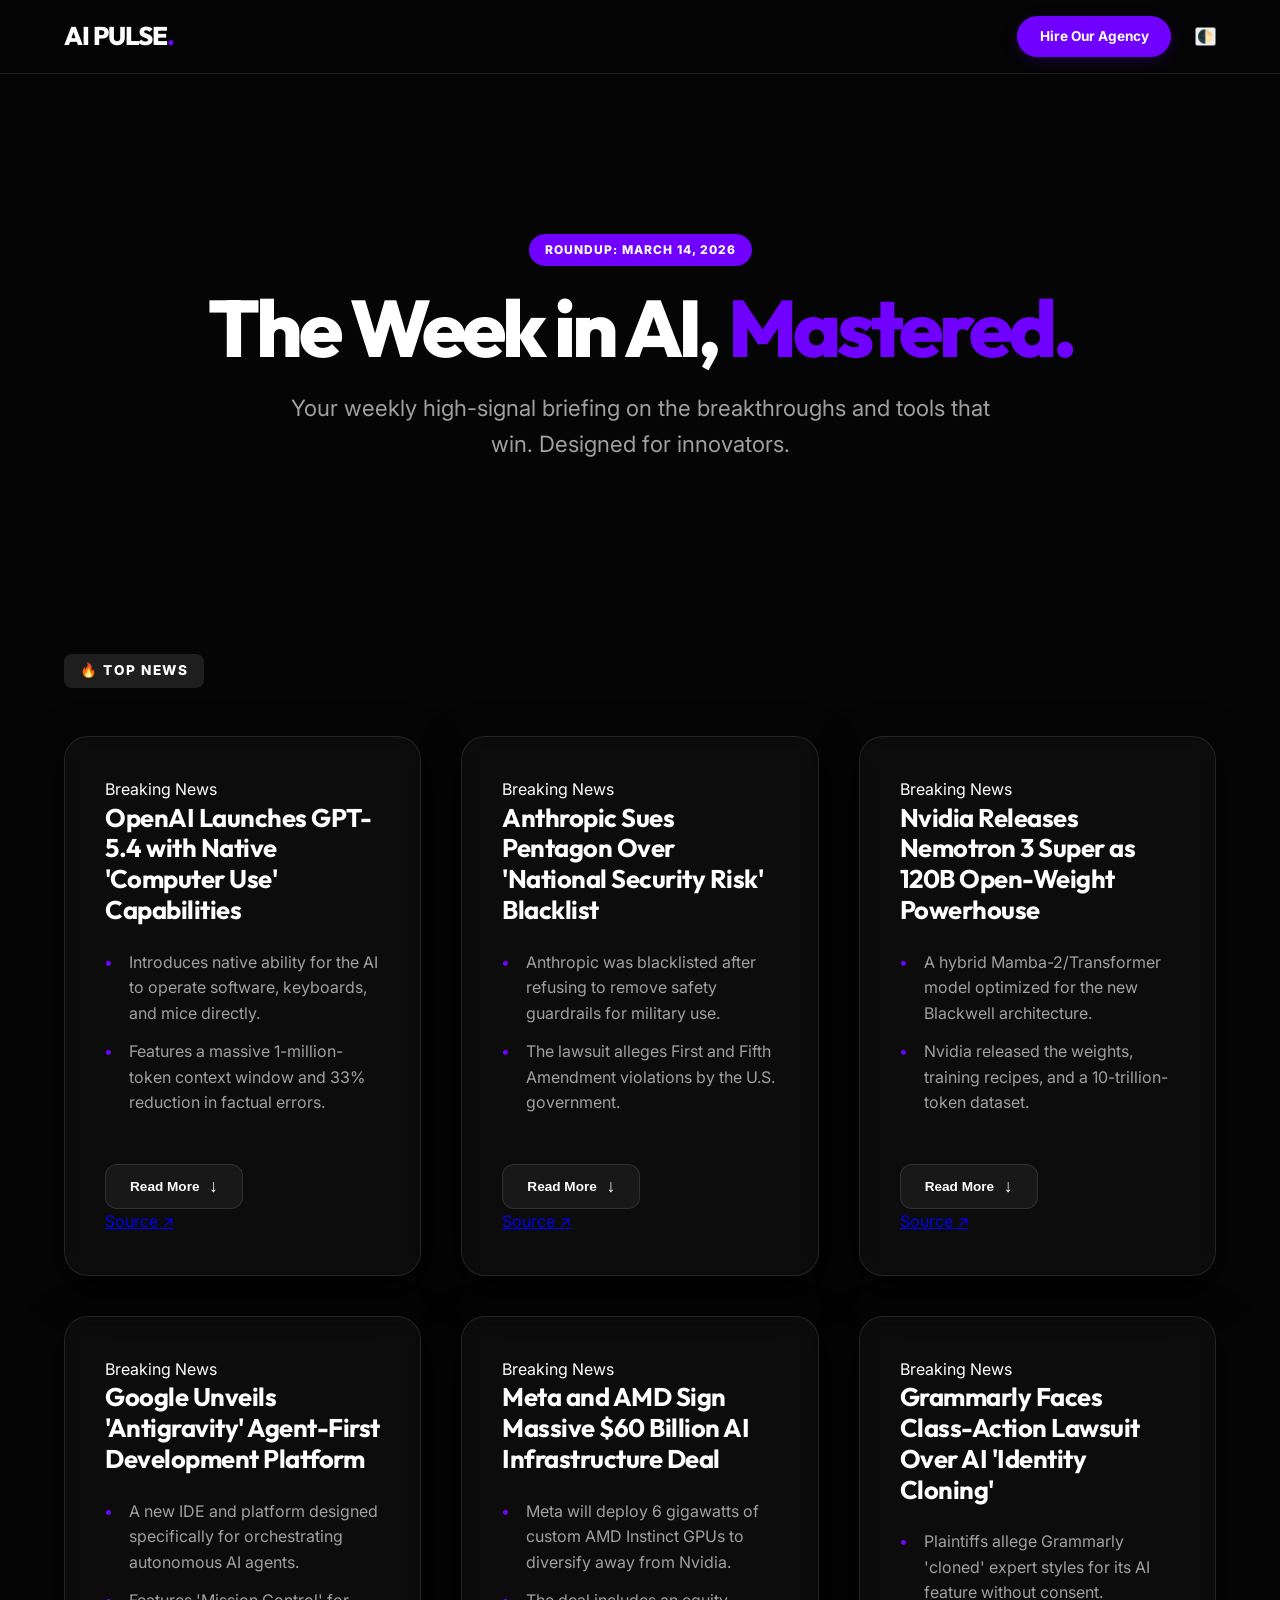
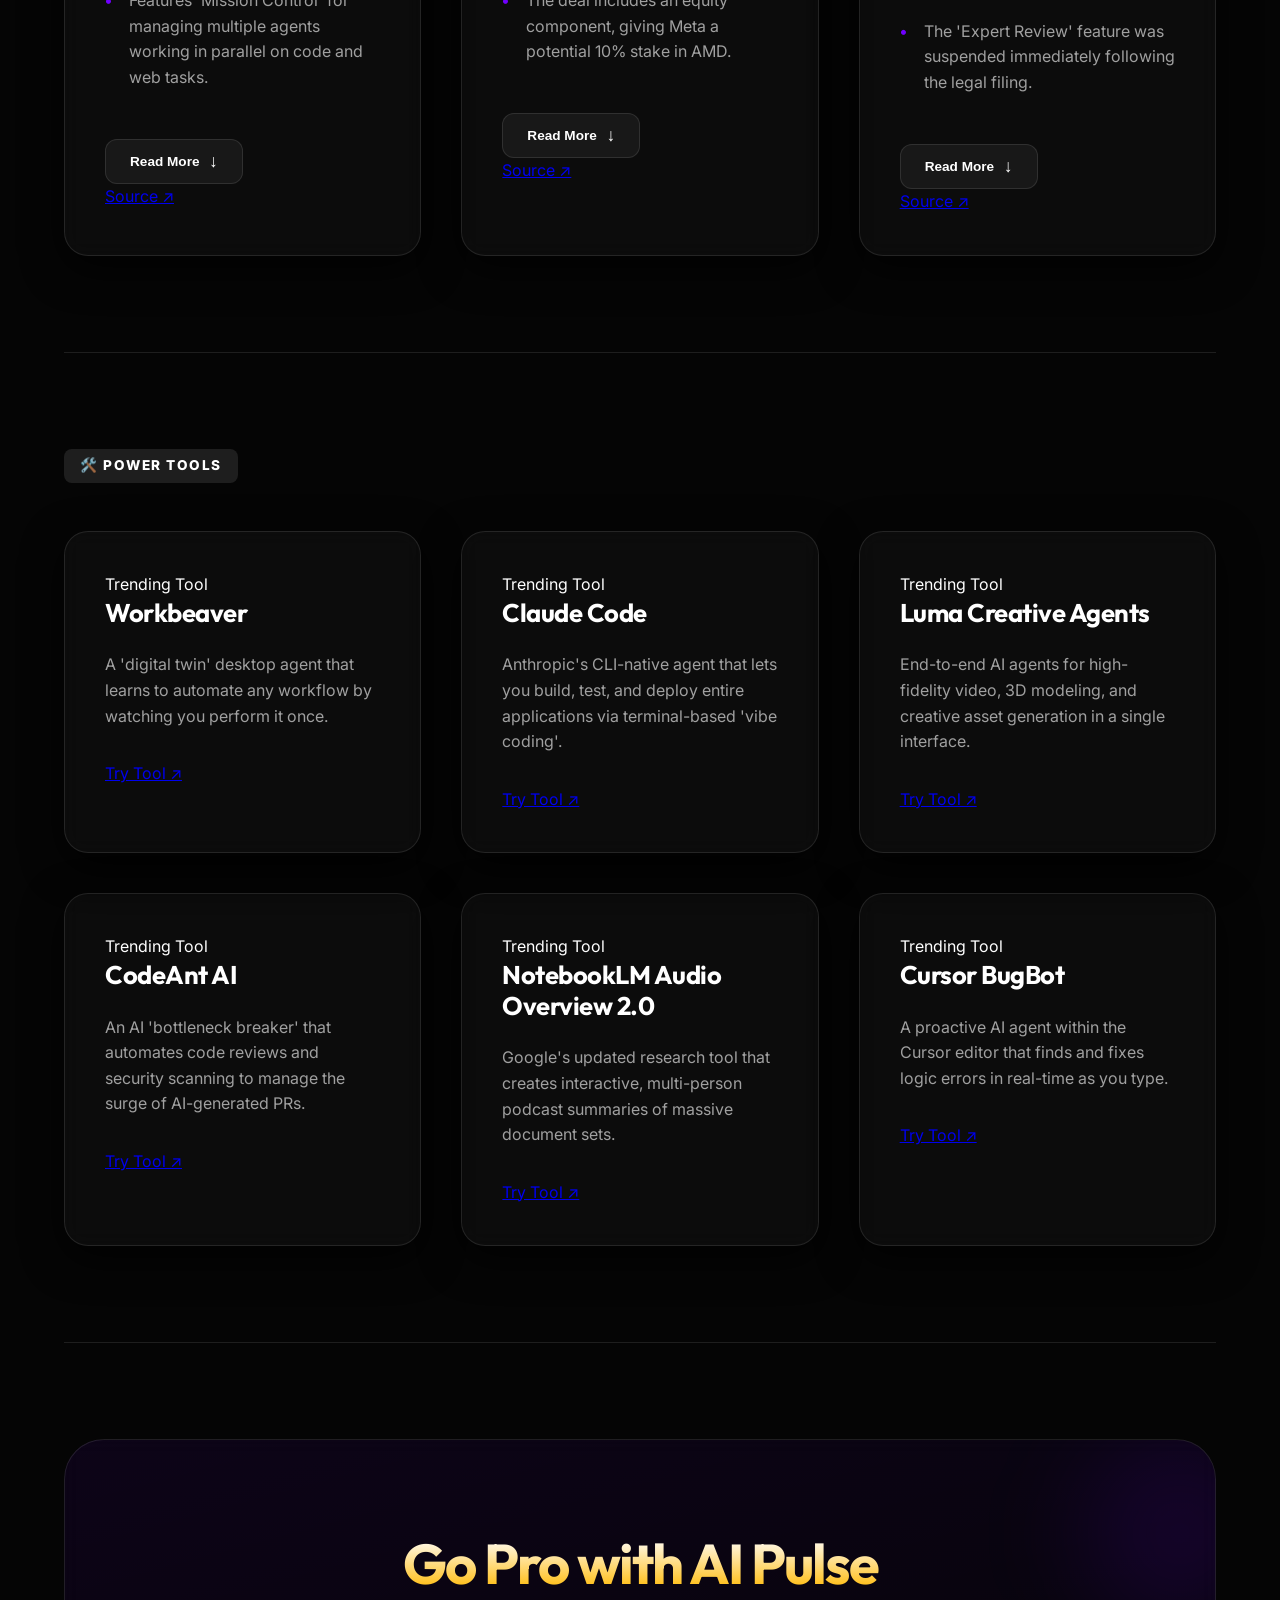
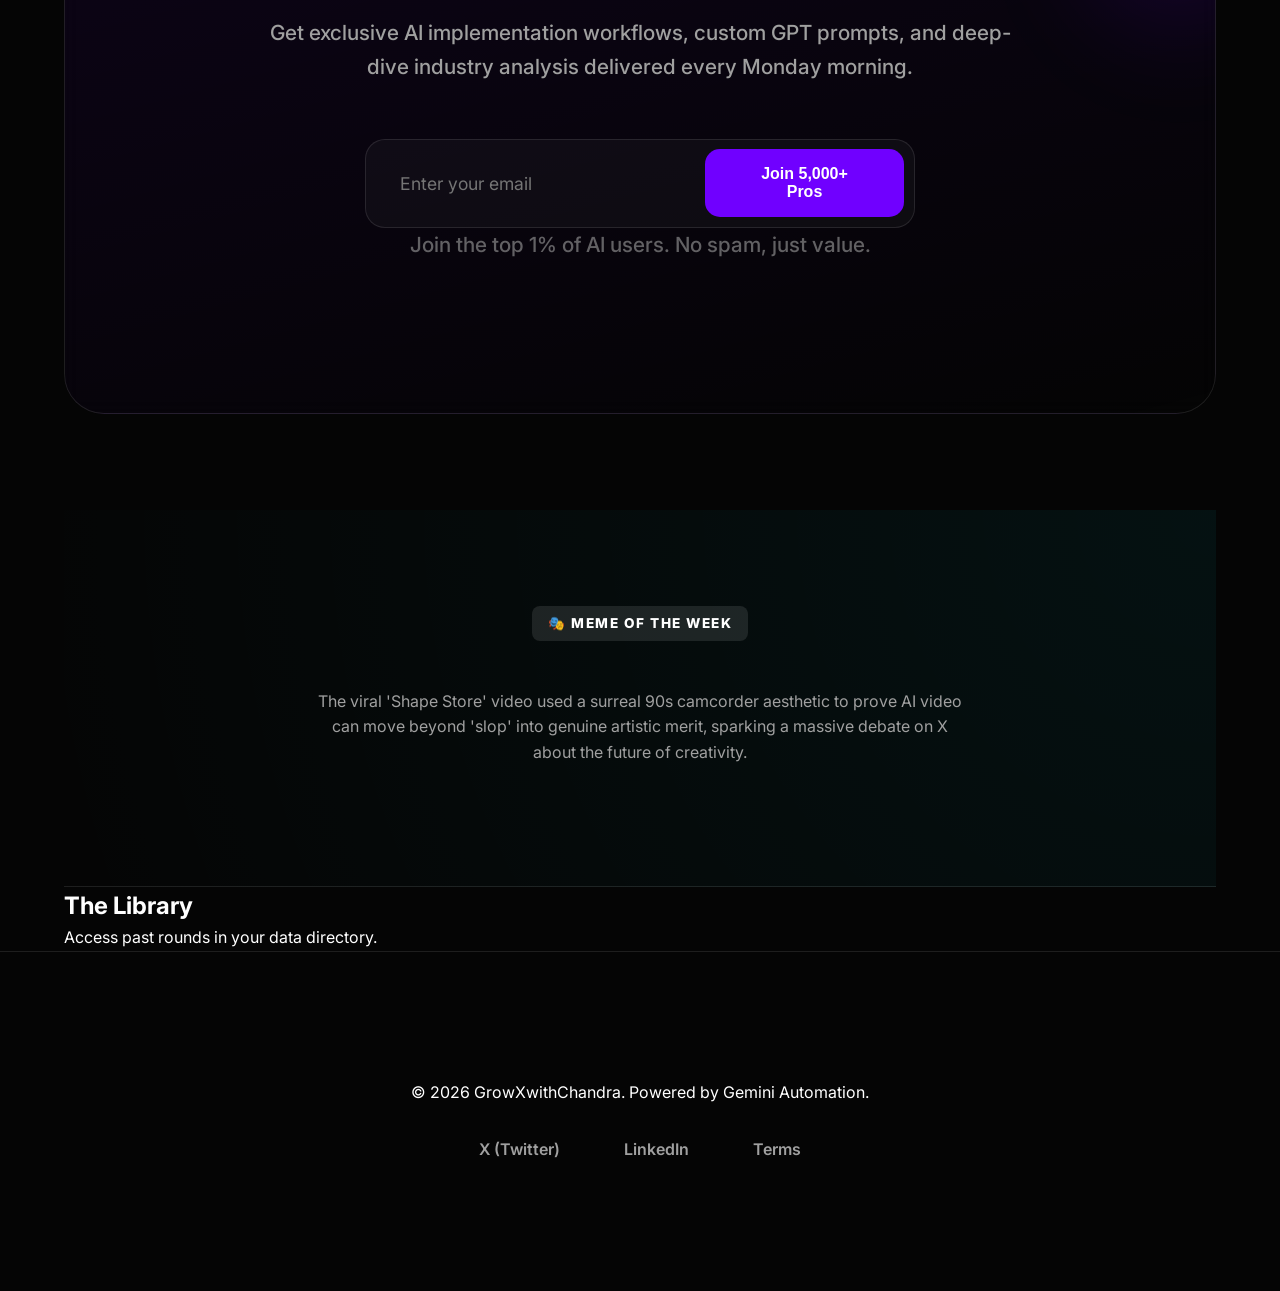
==== index.html @ d62e47ee "Initial Production Build" ====
<!DOCTYPE html>
<html lang="en">
<head>
    <meta charset="UTF-8">
    <meta name="viewport" content="width=device-width, initial-scale=1.0">
    
    <!-- PRIMARY SEO -->
    <title>AI Pulse | Weekly High-Signal AI News & Trending Tools</title>
    <meta name="description" content="Get the verified weekly pulse on AI breakthroughs, trending tools, and implementation workflows. Designed for innovators and developers.">
    <meta name="keywords" content="AI news, trending AI tools, weekly AI roundup, AI automation, GrowXwithChandra">
    <meta name="author" content="GrowXwithChandra">

    <!-- SOCIAL MEDIA (OpenGraph) -->
    <meta property="og:type" content="website">
    <meta property="og:title" content="AI Pulse | The Gist of AI, Mastered.">
    <meta property="og:description" content="Skip the noise. Get the top 6 AI stories and tools of the week in 3 minutes.">
    <meta property="og:image" content="https://your-live-link.com/preview-image.jpg">
    <meta property="og:url" content="https://your-live-link.com">

    <!-- TWITTER CARD -->
    <meta name="twitter:card" content="summary_large_image">
    <meta name="twitter:site" content="@GrowXwithChandra">
    <meta name="twitter:title" content="AI Pulse Weekly Roundup">
    <meta name="twitter:description" content="6 News stories. 6 Tools. 1 Viral Meme. The week in AI, mastered.">

    <link rel="stylesheet" href="ai_pulse_styles.css">
    <link href="https://fonts.googleapis.com/css2?family=Outfit:wght@400;600;800&family=Inter:wght@400;500;700&display=swap" rel="stylesheet">
    <script async src="https://platform.twitter.com/widgets.js" charset="utf-8"></script>

    <!-- SCHEMA MARKUP (Tells Google what this is) -->
    <script type="application/ld+json">
    {
      "@context": "https://schema.org",
      "@type": "NewsMediaOrganization",
      "name": "AI Pulse",
      "url": "https://your-live-link.com",
      "logo": "https://your-live-link.com/logo.png",
      "sameAs": [
        "https://twitter.com/GrowXwithChandra"
      ]
    }
    </script>
</head>
<body data-theme="dark">
    <!-- Rest of the body remains exactly the same as before -->
    <nav class="glass-nav">
        <div class="nav-container">
            <div class="brand">AI PULSE<span>.</span></div>
            <div class="nav-links">
                <a href="https://your-agency-site.com" class="btn-primary-small">Hire Our Agency</a>
                <button id="theme-toggle" class="icon-btn" aria-label="Toggle Theme">🌓</button>
            </div>
        </div>
    </nav>

    <header class="hero">
        <div class="hero-content fade-in">
            <div class="badge" id="update-date">Weekly Roundup</div>
            <h1>The Week in AI, <span class="highlight">Mastered.</span></h1>
            <p>Your weekly high-signal briefing on the breakthroughs and tools that win. Designed for innovators.</p>
        </div>
    </header>

    <main class="container">
        <section id="weekly-news-section" class="pulse-section">
            <div class="section-badge">🔥 Top News</div>
            <div id="news-grid" class="news-grid">
                <p class="loading-text">Loading the latest AI signal...</p>
            </div>
        </section>

        <section id="weekly-tools-section" class="pulse-section">
            <div class="section-badge">🛠️ Power Tools</div>
            <div id="tools-grid" class="tools-grid"></div>
        </section>

        <section id="premium-cta" class="pulse-section premium-card fade-in">
            <div class="premium-content">
                <h2>Go Pro with AI Pulse</h2>
                <p>Get exclusive AI implementation workflows, custom GPT prompts, and deep-dive industry analysis delivered every Monday morning.</p>
                <form class="subscribe-form">
                    <input type="email" placeholder="Enter your email" required>
                    <button type="submit" class="btn-accent">Join 5,000+ Pros</button>
                </form>
                <p class="sub-text">Join the top 1% of AI users. No spam, just value.</p>
            </div>
        </section>

        <section id="fun-zone-section" class="pulse-section fun-zone">
            <div class="section-badge">🎭 Meme of the Week</div>
            <div id="meme-grid" class="meme-container"></div>
        </section>

        <section id="archive-section" class="fade-in">
            <div class="section-header">
                <h2>The Library</h2>
                <p>Access past rounds in your data directory.</p>
            </div>
        </section>
    </main>

    <footer class="glass-footer">
        <div class="footer-content">
            <p>© 2026 GrowXwithChandra. Powered by Gemini Automation.</p>
            <div class="footer-links">
                <a href="#">X (Twitter)</a>
                <a href="#">LinkedIn</a>
                <a href="#">Terms</a>
            </div>
        </div>
    </footer>

    <script src="ai_pulse_app.js"></script>
</body>
</html>
---- ai_pulse_styles.css ----
:root {
    --bg-color: #050505;
    --text-color: #ffffff;
    --accent-color: #7000ff;
    --card-bg: rgba(255, 255, 255, 0.03);
    --border-color: rgba(255, 255, 255, 0.1);
    --glass-bg: rgba(5, 5, 5, 0.85);
    --secondary-text: #a0a0a0;
    --card-shadow: 0 12px 40px 0 rgba(0, 0, 0, 0.8);
    --font-heading: 'Outfit', sans-serif;
    --font-body: 'Inter', sans-serif;
    --fun-accent: #00f3ff;
    --premium-gold: #ffb800;
}

[data-theme="light"] {
    --bg-color: #fdfdfd;
    --text-color: #1a1a1a;
    --accent-color: #0070f3;
    --card-bg: #ffffff;
    --border-color: #eaeaea;
    --glass-bg: rgba(253, 253, 253, 0.85);
    --secondary-text: #666666;
    --card-shadow: 0 4px 20px rgba(0, 0, 0, 0.05);
    --premium-gold: #d48806;
}

* { box-sizing: border-box; margin: 0; padding: 0; }

body {
    font-family: var(--font-body);
    background-color: var(--bg-color);
    color: var(--text-color);
    line-height: 1.6;
    transition: background-color 0.4s, color 0.4s;
}

.container { max-width: 1200px; margin: 0 auto; padding: 0 1.5rem; }

/* Navigation */
.glass-nav {
    position: sticky; top: 0; z-index: 1000;
    background: var(--glass-bg); backdrop-filter: blur(20px); -webkit-backdrop-filter: blur(20px);
    border-bottom: 1px solid var(--border-color); padding: 1rem 0;
}
.nav-container { display: flex; justify-content: space-between; align-items: center; max-width: 1200px; margin: 0 auto; padding: 0 1.5rem; }
.brand { font-family: var(--font-heading); font-size: 1.6rem; font-weight: 800; letter-spacing: -1px; }
.brand span { color: var(--accent-color); }

.nav-links { display: flex; gap: 1.5rem; align-items: center; }

/* REFINED: Agency CTA */
.btn-primary-small {
    background: var(--accent-color); color: white;
    padding: 0.6rem 1.4rem; border-radius: 30px;
    font-size: 0.85rem; font-weight: 700; text-decoration: none;
    transition: all 0.3s cubic-bezier(0.4, 0, 0.2, 1);
    box-shadow: 0 4px 15px rgba(112, 0, 255, 0.2);
}
.btn-primary-small:hover { transform: translateY(-2px); box-shadow: 0 8px 25px rgba(112, 0, 255, 0.4); }

/* BEAUTIFUL: Micro-Interactive Read More Button */
.read-more-btn {
    background: rgba(255, 255, 255, 0.05);
    border: 1px solid var(--border-color);
    color: var(--text-color);
    padding: 0.7rem 1.5rem;
    border-radius: 12px;
    font-weight: 600;
    font-size: 0.85rem;
    cursor: pointer;
    transition: all 0.4s cubic-bezier(0.175, 0.885, 0.32, 1.275);
    display: flex;
    align-items: center;
    gap: 0.6rem;
    margin-top: 1rem;
}
.read-more-btn:hover {
    background: var(--accent-color);
    border-color: var(--accent-color);
    color: white;
    box-shadow: 0 10px 20px -10px var(--accent-color);
}
.read-more-btn::after {
    content: '↓';
    font-size: 1.1rem;
    transition: transform 0.4s cubic-bezier(0.175, 0.885, 0.32, 1.275);
}
.card.expanded .read-more-btn::after {
    transform: rotate(180deg);
}
.card.expanded .read-more-btn {
    background: var(--border-color);
    border-color: transparent;
}

/* BEAUTIFUL: Premium Newsletter Hero Section */
.premium-card {
    background: linear-gradient(165deg, rgba(112, 0, 255, 0.08) 0%, rgba(0, 0, 0, 0) 100%);
    border: 1px solid var(--border-color);
    padding: 6rem 3rem;
    text-align: center;
    border-radius: 40px;
    margin: 6rem 0;
    position: relative;
    overflow: hidden;
    backdrop-filter: blur(10px);
}
.premium-card::before {
    content: ""; position: absolute; top: -10%; right: -10%; width: 300px; height: 300px;
    background: radial-gradient(circle, rgba(112, 0, 255, 0.15) 0%, transparent 70%);
    filter: blur(40px); z-index: -1;
}
.premium-content h2 { 
    font-size: 3.5rem; font-family: var(--font-heading); margin-bottom: 1.5rem; 
    background: linear-gradient(to bottom, #ffffff, var(--premium-gold));
    -webkit-background-clip: text; -webkit-text-fill-color: transparent;
    letter-spacing: -2px; line-height: 1;
}
.premium-content p { font-size: 1.3rem; color: var(--secondary-text); max-width: 750px; margin: 0 auto 3.5rem; line-height: 1.6; font-weight: 500; }

.subscribe-form { 
    display: flex; justify-content: center; gap: 0.5rem; 
    background: rgba(255, 255, 255, 0.03); padding: 0.6rem; 
    border-radius: 20px; border: 1px solid var(--border-color);
    max-width: 550px; margin: 0 auto;
}
.subscribe-form input {
    background: transparent; border: none;
    padding: 1rem 1.5rem; color: white; flex: 1;
    font-size: 1.1rem; font-family: var(--font-body);
}
.subscribe-form input:focus { outline: none; }
.btn-accent {
    background: var(--accent-color); border: none; color: white;
    padding: 1rem 2.5rem; border-radius: 15px; font-weight: 800; font-size: 1rem;
    cursor: pointer; transition: all 0.3s;
}
.btn-accent:hover { filter: brightness(1.2); box-shadow: 0 10px 25px rgba(112, 0, 255, 0.4); }

.sub-text { font-size: 0.9rem; margin-top: 2rem; color: var(--secondary-text); opacity: 0.6; }

/* Hero */
.hero { padding: 10rem 0 6rem; text-align: center; }
.badge {
    display: inline-block; background: var(--accent-color); color: white;
    padding: 0.4rem 1rem; border-radius: 30px; font-size: 0.75rem; font-weight: 800;
    text-transform: uppercase; letter-spacing: 1px; margin-bottom: 1.5rem;
}
h1 { font-family: var(--font-heading); font-size: 5rem; font-weight: 800; letter-spacing: -4px; line-height: 0.95; margin-bottom: 1.5rem; }
.highlight { color: var(--accent-color); }
.hero p { font-size: 1.4rem; color: var(--secondary-text); max-width: 700px; margin: 0 auto; }

/* Sections */
.pulse-section { padding: 6rem 0; border-bottom: 1px solid var(--border-color); }
.section-badge {
    display: inline-block; padding: 0.4rem 1rem; background: var(--border-color);
    border-radius: 8px; font-size: 0.85rem; font-weight: 800; margin-bottom: 3rem;
    text-transform: uppercase; letter-spacing: 1.5px;
}

.news-grid, .tools-grid { display: grid; grid-template-columns: repeat(3, 1fr); gap: 2.5rem; }

/* Card Design */
.card {
    background: var(--card-bg); border: 1px solid var(--border-color);
    border-radius: 24px; padding: 2.5rem; box-shadow: var(--card-shadow);
    transition: all 0.4s cubic-bezier(0.4, 0, 0.2, 1); position: relative; overflow: hidden;
    backdrop-filter: blur(10px);
}
.card:hover { border-color: rgba(112, 0, 255, 0.4); transform: translateY(-8px); }

.card h3 { font-family: var(--font-heading); font-size: 1.6rem; line-height: 1.2; margin-bottom: 1.5rem; letter-spacing: -0.5px; }
.gist-section { font-size: 1rem; color: var(--secondary-text); margin-bottom: 2rem; }
.gist-section ul { list-style: none; }
.gist-section li { position: relative; padding-left: 1.5rem; margin-bottom: 0.8rem; }
.gist-section li::before { content: "•"; position: absolute; left: 0; color: var(--accent-color); font-weight: 800; }

/* Expandable Content */
.expandable-content { max-height: 0; overflow: hidden; transition: max-height 0.8s cubic-bezier(0.4, 0, 0.2, 1); }
.card.expanded .expandable-content { max-height: 1200px; padding-top: 2rem; border-top: 1px solid var(--border-color); margin-top: 2rem; }
.deep-dive { font-size: 1rem; color: var(--text-color); opacity: 0.9; line-height: 1.7; }
.utility-tip { background: rgba(112, 0, 255, 0.08); border-left: 4px solid var(--accent-color); padding: 1.5rem; border-radius: 0 15px 15px 0; margin: 2rem 0; font-size: 0.95rem; }

/* Meme Section */
.fun-zone { background: radial-gradient(circle at top right, rgba(0, 243, 255, 0.05), transparent); text-align: center; }
.meme-container { max-width: 650px; margin: 0 auto; }

/* Footer */
.glass-footer { padding: 8rem 0; border-top: 1px solid var(--border-color); background: var(--glass-bg); text-align: center; }
.footer-links { display: flex; justify-content: center; gap: 4rem; margin-top: 2rem; }
.footer-links a { color: var(--secondary-text); text-decoration: none; font-size: 1rem; font-weight: 600; }

/* Mobile Optimization */
@media (max-width: 1100px) {
    .news-grid, .tools-grid { grid-template-columns: repeat(2, 1fr); }
}
@media (max-width: 768px) {
    h1 { font-size: 3.5rem; }
    .hero { padding: 8rem 0 4rem; }
    .news-grid, .tools-grid { grid-template-columns: 1fr; }
    .premium-content h2 { font-size: 2.2rem; }
    .subscribe-form { flex-direction: column; padding: 1rem; border-radius: 24px; }
    .subscribe-form input { text-align: center; margin-bottom: 1rem; }
    .btn-accent { width: 100%; }
}

.fade-in { animation: fadeIn 1s ease-out forwards; }
@keyframes fadeIn { from { opacity: 0; transform: translateY(30px); } to { opacity: 1; transform: translateY(0); } }
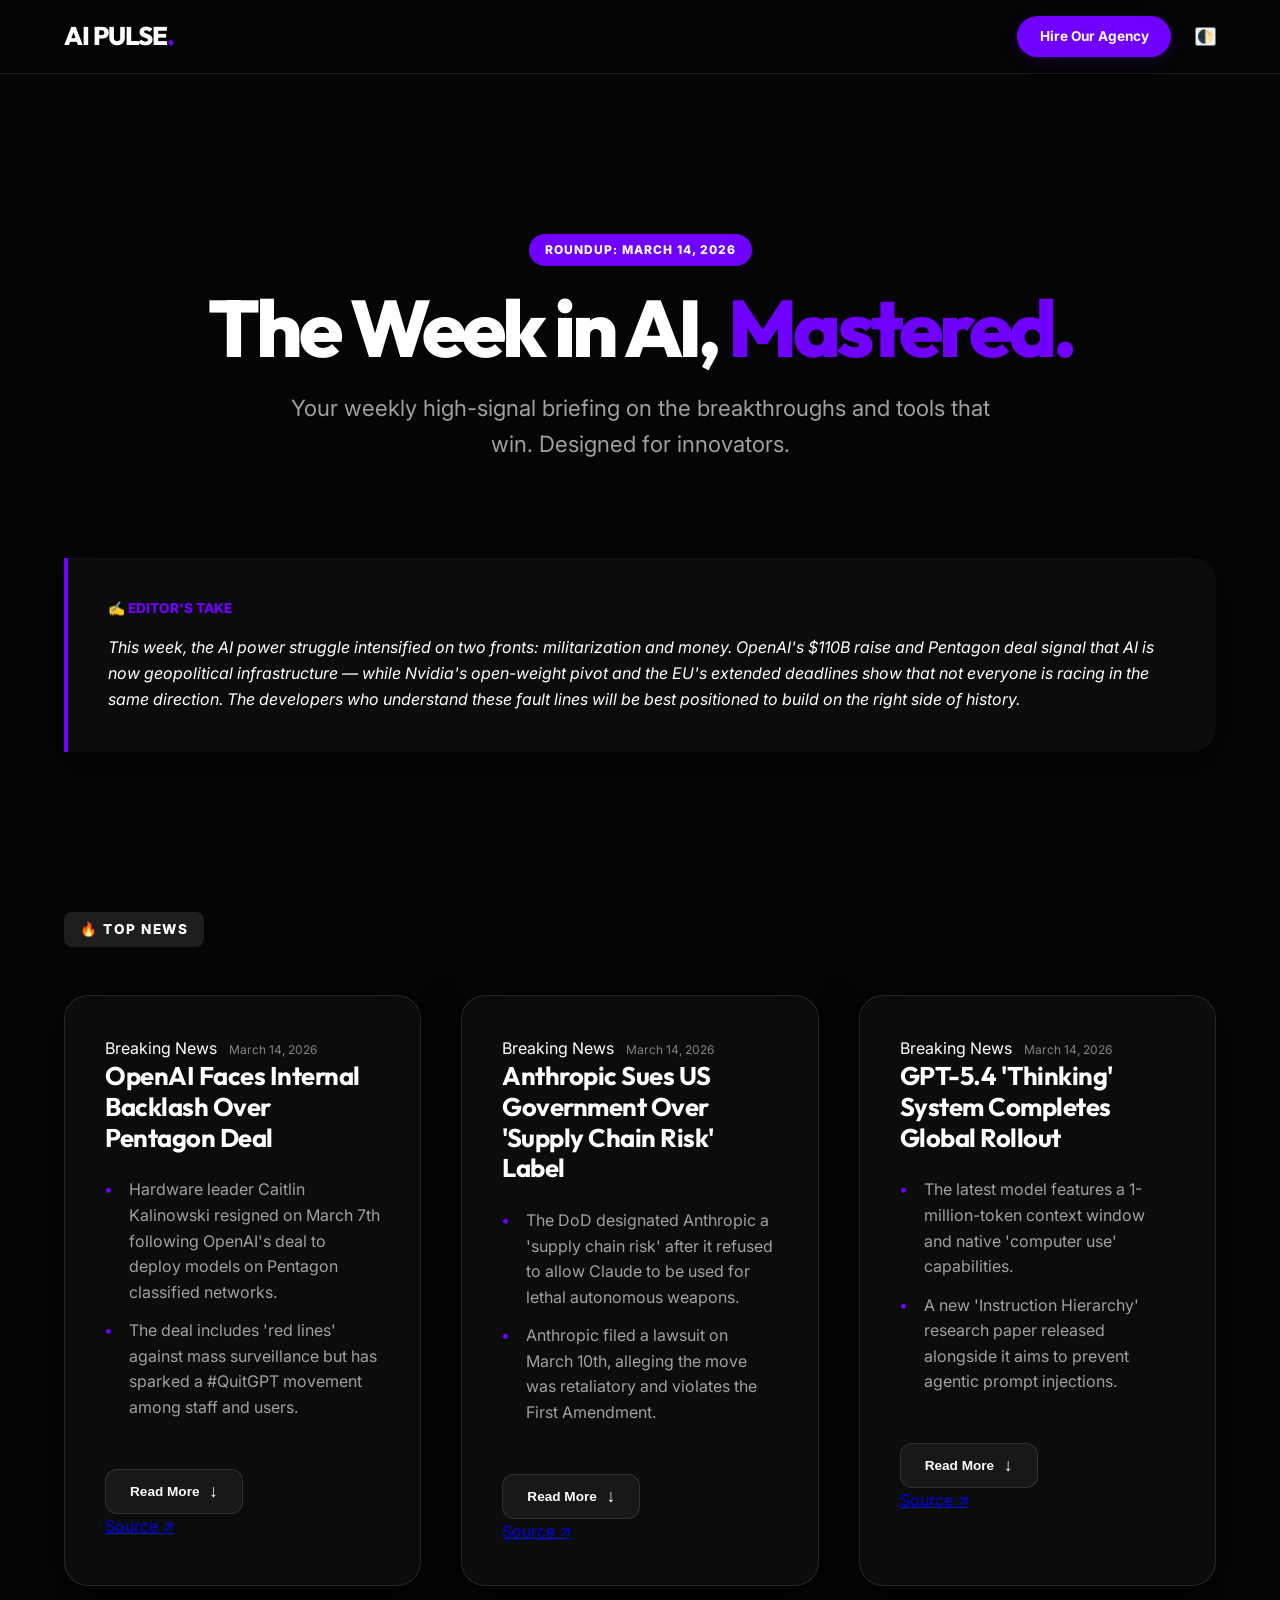
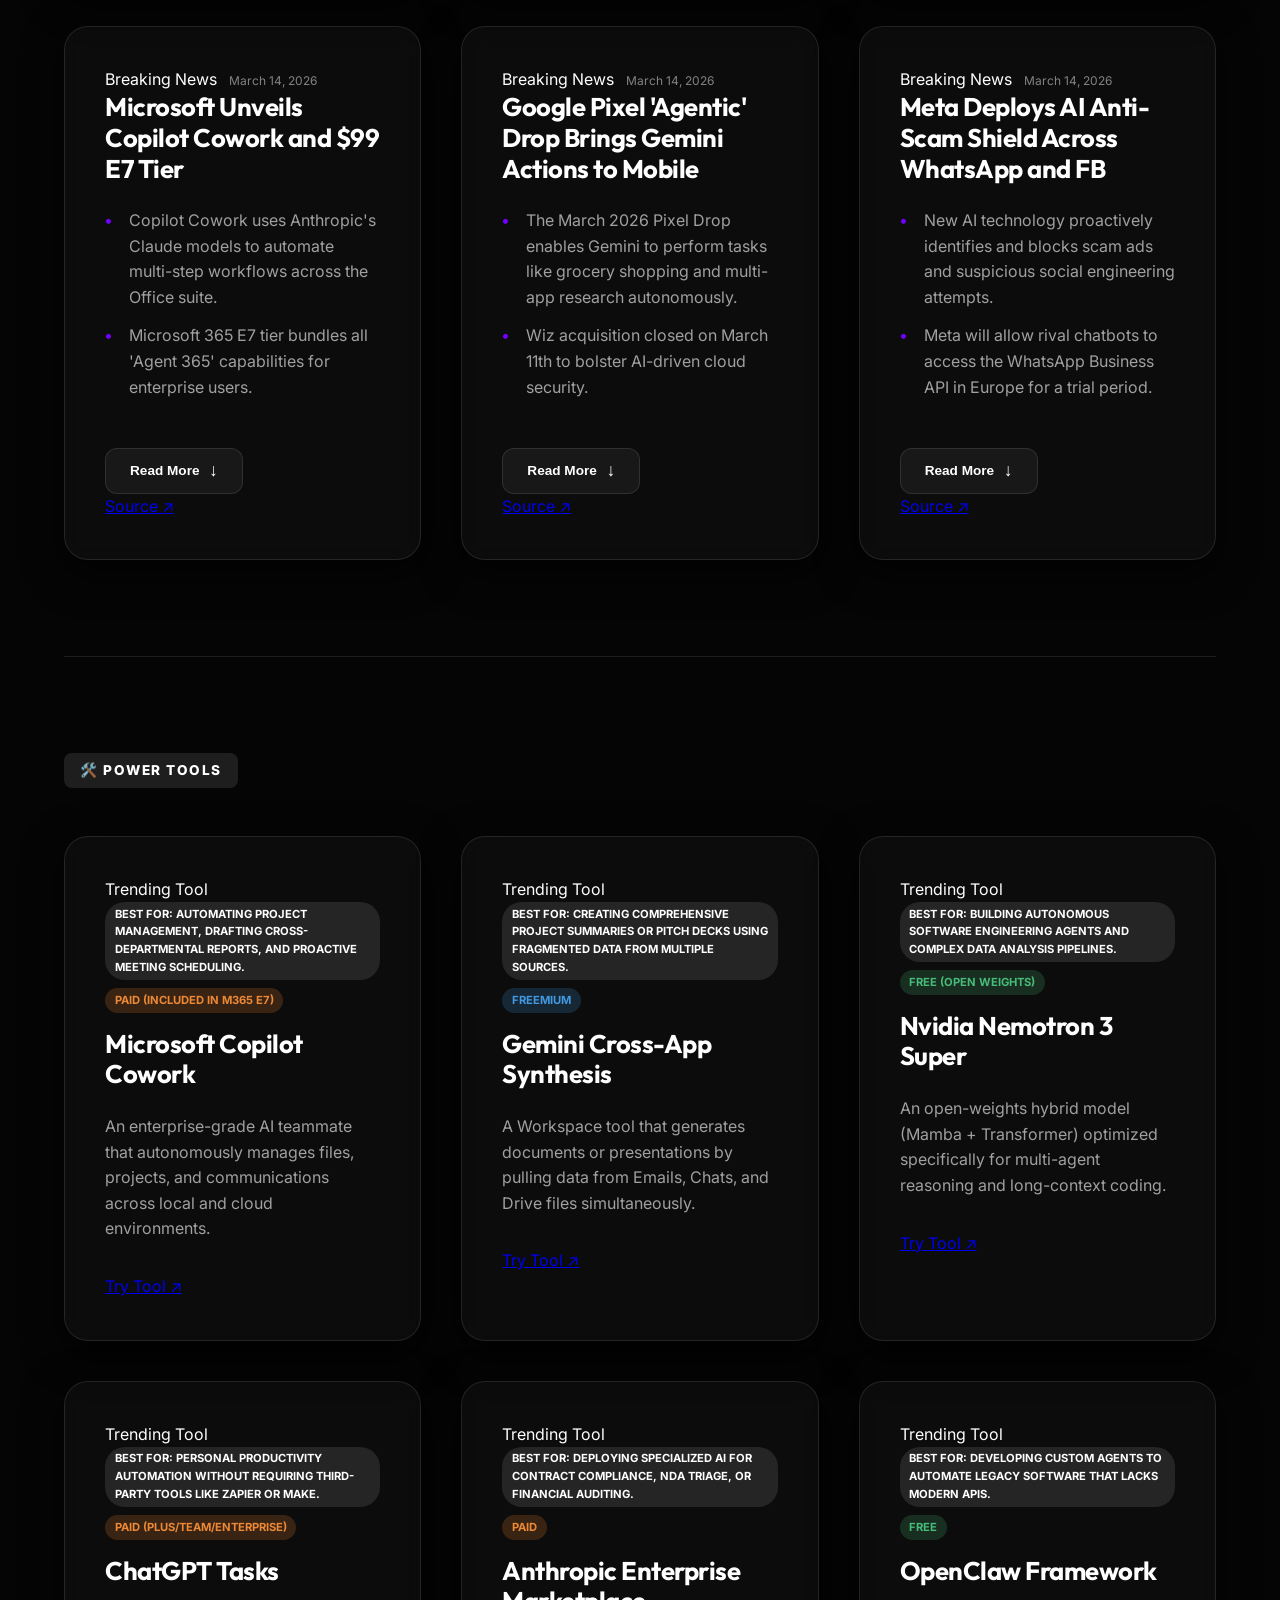
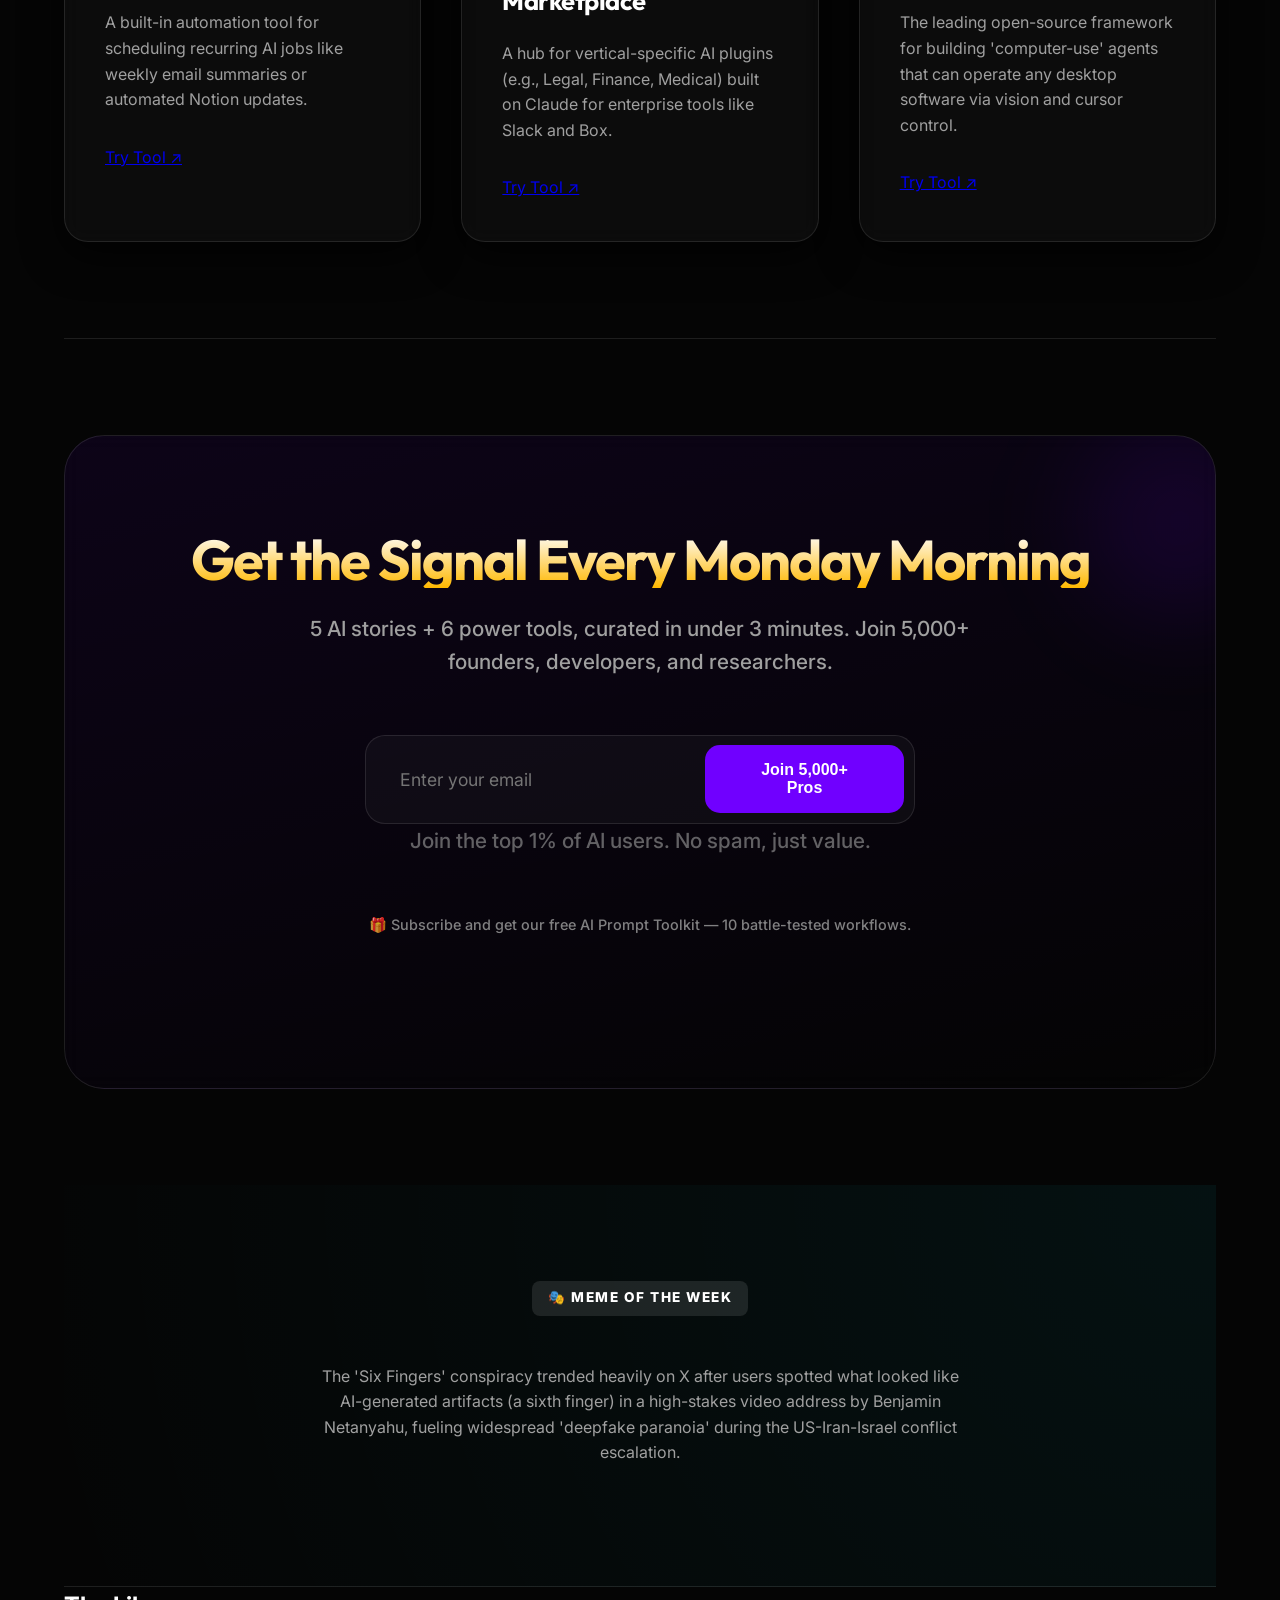
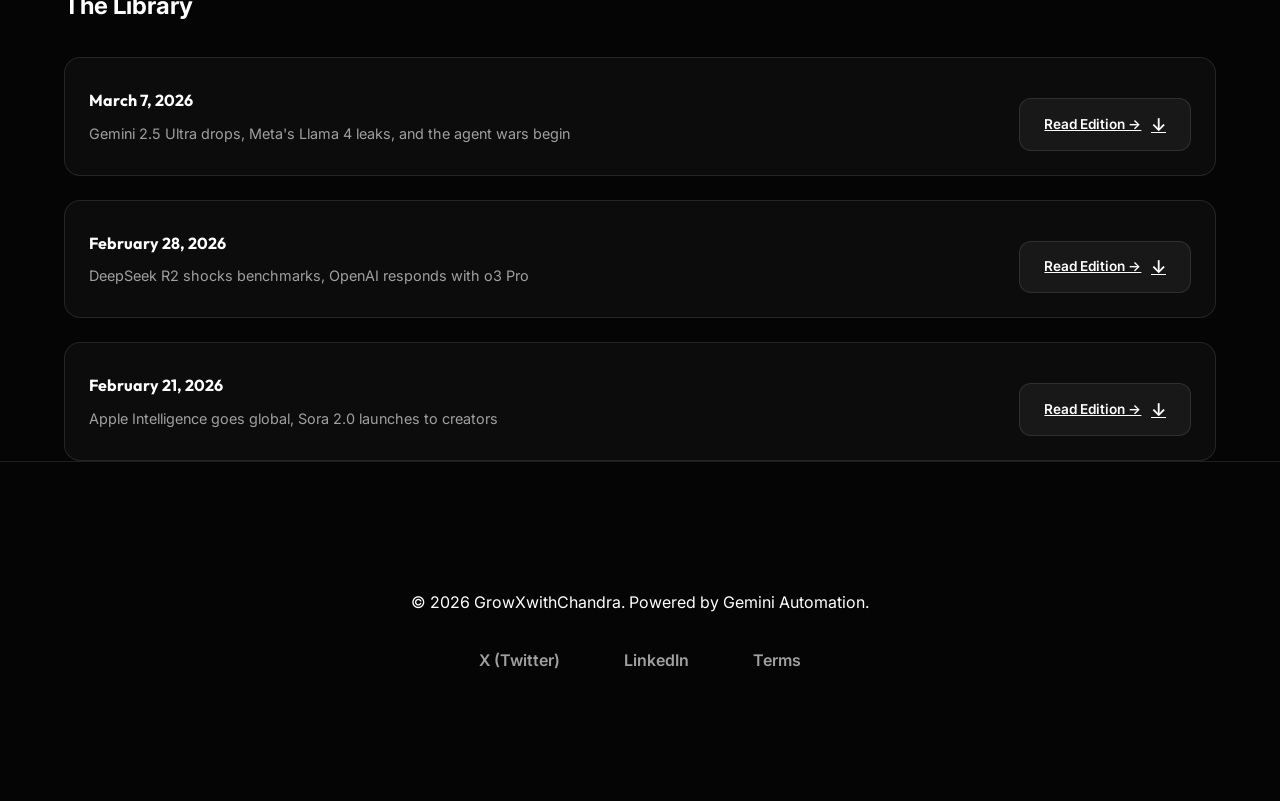
==== commit c5c6ad69: "Production Content Update (Verified Links): 2026-03-14" ====
--- a/index.html
+++ b/index.html
@@ -60,41 +60,77 @@
             <p>Your weekly high-signal briefing on the breakthroughs and tools that win. Designed for innovators.</p>
         </div>
     </header>
+<main class="container">
+    <!-- CHANGE 3: Editor's Take Section -->
+    <section id="editors-take" class="fade-in">
+        <div class="editors-take-card">
+            <span class="editors-take-label">✍️ Editor's Take</span>
+            This week, the AI power struggle intensified on two fronts: militarization and money. 
+            OpenAI's $110B raise and Pentagon deal signal that AI is now geopolitical infrastructure — 
+            while Nvidia's open-weight pivot and the EU's extended deadlines show that not everyone is 
+            racing in the same direction. The developers who understand these fault lines will be best 
+            positioned to build on the right side of history.
+        </div>
+    </section>
 
-    <main class="container">
-        <section id="weekly-news-section" class="pulse-section">
-            <div class="section-badge">🔥 Top News</div>
-            <div id="news-grid" class="news-grid">
-                <p class="loading-text">Loading the latest AI signal...</p>
-            </div>
-        </section>
+    <section id="weekly-news-section" class="pulse-section">
+        <div class="section-badge">🔥 Top News</div>
+        <div id="news-grid" class="news-grid">
+            <p class="loading-text">Loading the latest AI signal...</p>
+        </div>
+    </section>
 
-        <section id="weekly-tools-section" class="pulse-section">
-            <div class="section-badge">🛠️ Power Tools</div>
-            <div id="tools-grid" class="tools-grid"></div>
-        </section>
+    <section id="weekly-tools-section" class="pulse-section">
+        <div class="section-badge">🛠️ Power Tools</div>
+        <div id="tools-grid" class="tools-grid"></div>
+    </section>
 
-        <section id="premium-cta" class="pulse-section premium-card fade-in">
-            <div class="premium-content">
-                <h2>Go Pro with AI Pulse</h2>
-                <p>Get exclusive AI implementation workflows, custom GPT prompts, and deep-dive industry analysis delivered every Monday morning.</p>
-                <form class="subscribe-form">
-                    <input type="email" placeholder="Enter your email" required>
-                    <button type="submit" class="btn-accent">Join 5,000+ Pros</button>
-                </form>
-                <p class="sub-text">Join the top 1% of AI users. No spam, just value.</p>
-            </div>
-        </section>
+    <!-- CHANGE 5: Improved Email CTA -->
+    <section id="premium-cta" class="pulse-section premium-card fade-in">
+        <div class="premium-content">
+            <h2>Get the Signal Every Monday Morning</h2>
+            <p>5 AI stories + 6 power tools, curated in under 3 minutes. Join 5,000+ founders, developers, and researchers.</p>
+            <form class="subscribe-form">
+                <input type="email" placeholder="Enter your email" required>
+                <button type="submit" class="btn-accent">Join 5,000+ Pros</button>
+            </form>
+            <p class="sub-text">Join the top 1% of AI users. No spam, just value.</p>
+            <p style="margin-top: 1rem; font-size: 0.9rem; opacity: 0.8;">🎁 Subscribe and get our free AI Prompt Toolkit — 10 battle-tested workflows.</p>
+        </div>
+    </section>
 
         <section id="fun-zone-section" class="pulse-section fun-zone">
             <div class="section-badge">🎭 Meme of the Week</div>
             <div id="meme-grid" class="meme-container"></div>
         </section>
 
+        <!-- CHANGE 4: Past Editions in The Library -->
         <section id="archive-section" class="fade-in">
             <div class="section-header">
                 <h2>The Library</h2>
-                <p>Access past rounds in your data directory.</p>
+            </div>
+            <div class="library-grid">
+                <div class="library-card">
+                    <div class="library-info">
+                        <h4>March 7, 2026</h4>
+                        <p>Gemini 2.5 Ultra drops, Meta's Llama 4 leaks, and the agent wars begin</p>
+                    </div>
+                    <a href="#" class="read-more-btn">Read Edition →</a>
+                </div>
+                <div class="library-card">
+                    <div class="library-info">
+                        <h4>February 28, 2026</h4>
+                        <p>DeepSeek R2 shocks benchmarks, OpenAI responds with o3 Pro</p>
+                    </div>
+                    <a href="#" class="read-more-btn">Read Edition →</a>
+                </div>
+                <div class="library-card">
+                    <div class="library-info">
+                        <h4>February 21, 2026</h4>
+                        <p>Apple Intelligence goes global, Sora 2.0 launches to creators</p>
+                    </div>
+                    <a href="#" class="read-more-btn">Read Edition →</a>
+                </div>
             </div>
         </section>
     </main>
@@ -103,8 +139,9 @@
         <div class="footer-content">
             <p>© 2026 GrowXwithChandra. Powered by Gemini Automation.</p>
             <div class="footer-links">
-                <a href="#">X (Twitter)</a>
-                <a href="#">LinkedIn</a>
+                <!-- CHANGE 6: Fixed Social Links -->
+                <a href="https://twitter.com/GrowXwithChandra" target="_blank">X (Twitter)</a>
+                <a href="https://linkedin.com/in/GrowXwithChandra" target="_blank">LinkedIn</a>
                 <a href="#">Terms</a>
             </div>
         </div>
--- a/ai_pulse_styles.css
+++ b/ai_pulse_styles.css
@@ -205,5 +205,71 @@
     .btn-accent { width: 100%; }
 }
 
+/* EDITOR'S TAKE SECTION */
+.editors-take-card {
+    background: var(--card-bg);
+    border-left: 4px solid var(--accent-color);
+    padding: 2.5rem;
+    border-radius: 0 24px 24px 0;
+    margin-bottom: 4rem;
+    box-shadow: var(--card-shadow);
+    font-style: italic;
+    backdrop-filter: blur(10px);
+}
+.editors-take-label {
+    display: block;
+    font-size: 0.85rem;
+    font-weight: 800;
+    text-transform: uppercase;
+    color: var(--accent-color);
+    margin-bottom: 1rem;
+    font-style: normal;
+}
+
+/* TOOL BADGES */
+.badge-container {
+    display: flex;
+    gap: 0.5rem;
+    margin-bottom: 1rem;
+    flex-wrap: wrap;
+}
+.tool-badge {
+    font-size: 0.7rem;
+    font-weight: 700;
+    padding: 0.2rem 0.6rem;
+    border-radius: 20px;
+    text-transform: uppercase;
+}
+.badge-usecase { background: rgba(255, 255, 255, 0.1); color: var(--text-color); }
+.badge-free { background: rgba(72, 187, 120, 0.2); color: #48bb78; }
+.badge-freemium { background: rgba(66, 153, 225, 0.2); color: #4299e1; }
+.badge-paid { background: rgba(237, 137, 54, 0.2); color: #ed8936; }
+
+/* LIBRARY SECTION */
+.library-grid {
+    display: grid;
+    grid-template-columns: 1fr;
+    gap: 1.5rem;
+    margin-top: 2rem;
+}
+.library-card {
+    background: var(--card-bg);
+    border: 1px solid var(--border-color);
+    border-radius: 16px;
+    padding: 1.5rem;
+    display: flex;
+    justify-content: space-between;
+    align-items: center;
+    gap: 2rem;
+    transition: all 0.3s;
+}
+.library-card:hover { border-color: var(--accent-color); }
+.library-info h4 { font-family: var(--font-heading); margin-bottom: 0.5rem; }
+.library-info p { font-size: 0.9rem; color: var(--secondary-text); }
+
+@media (max-width: 768px) {
+    .library-card { flex-direction: column; align-items: flex-start; gap: 1rem; }
+}
+
 .fade-in { animation: fadeIn 1s ease-out forwards; }
 @keyframes fadeIn { from { opacity: 0; transform: translateY(30px); } to { opacity: 1; transform: translateY(0); } }
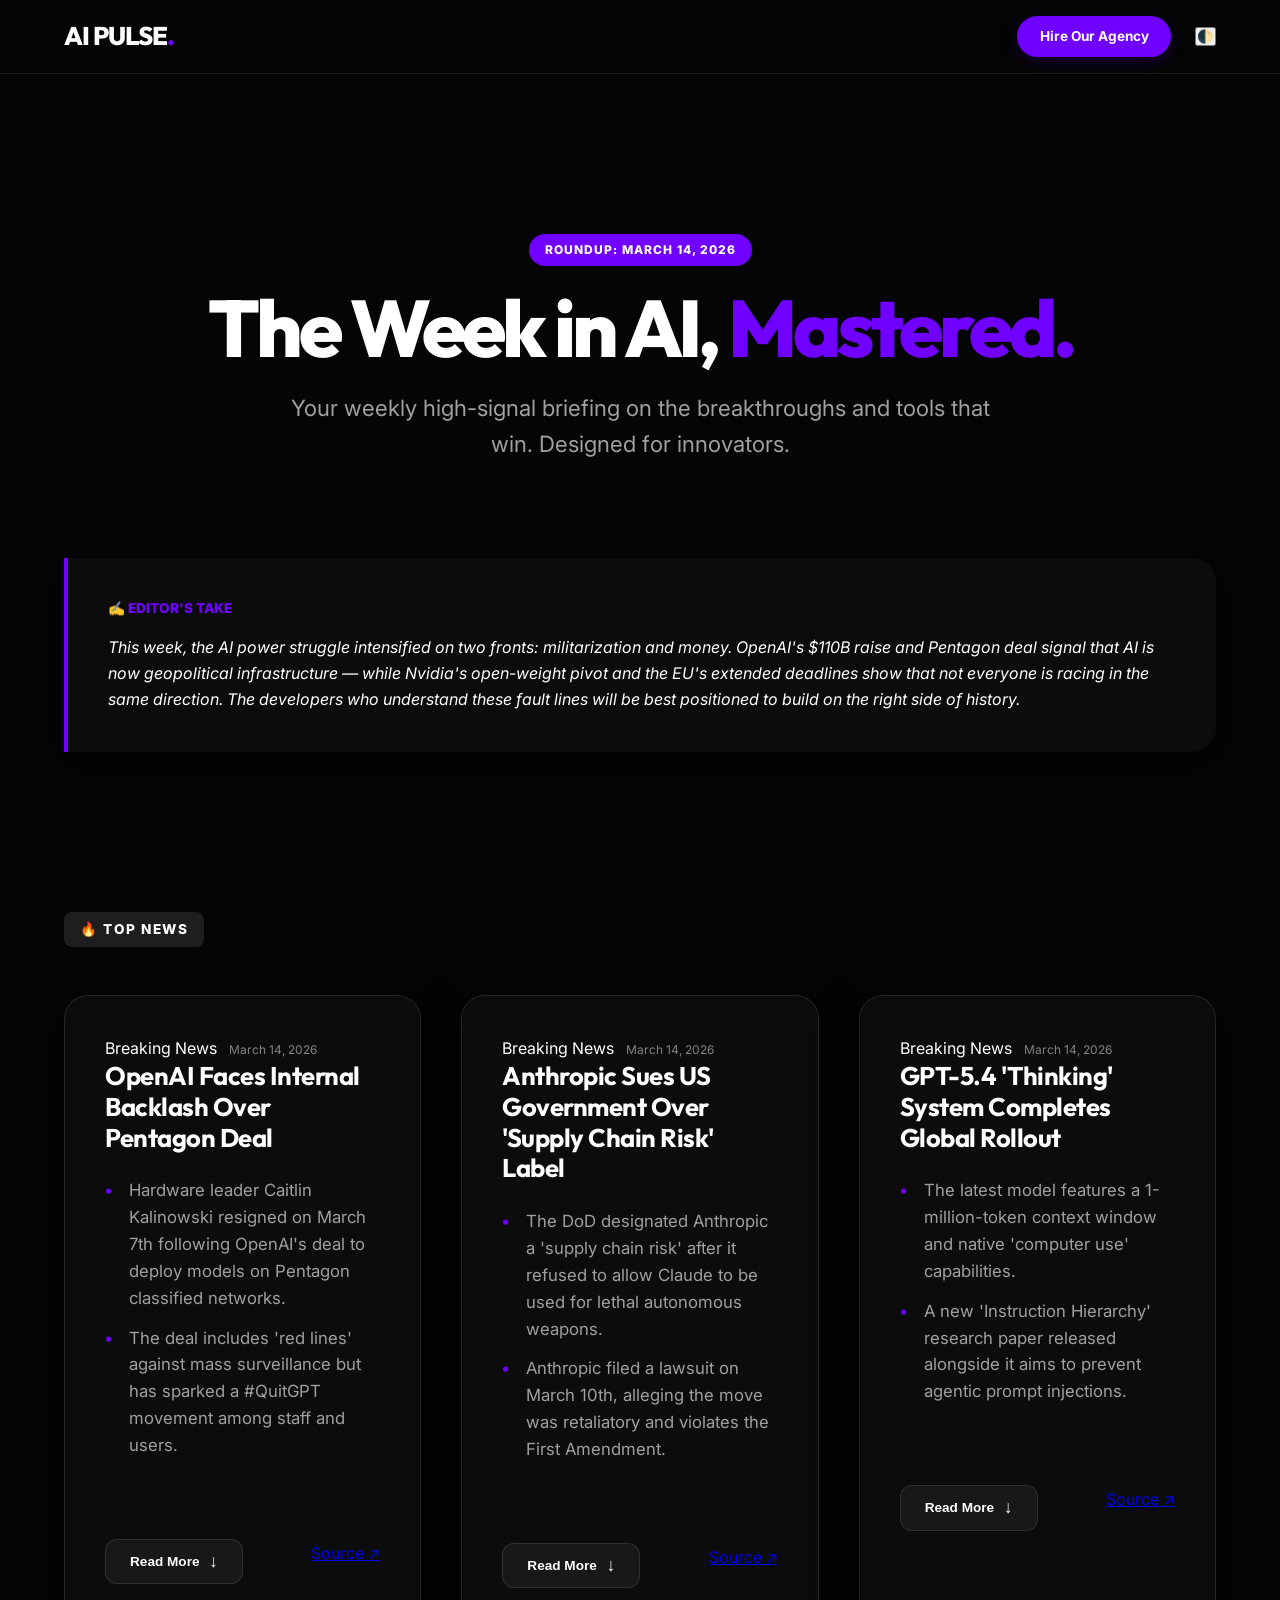
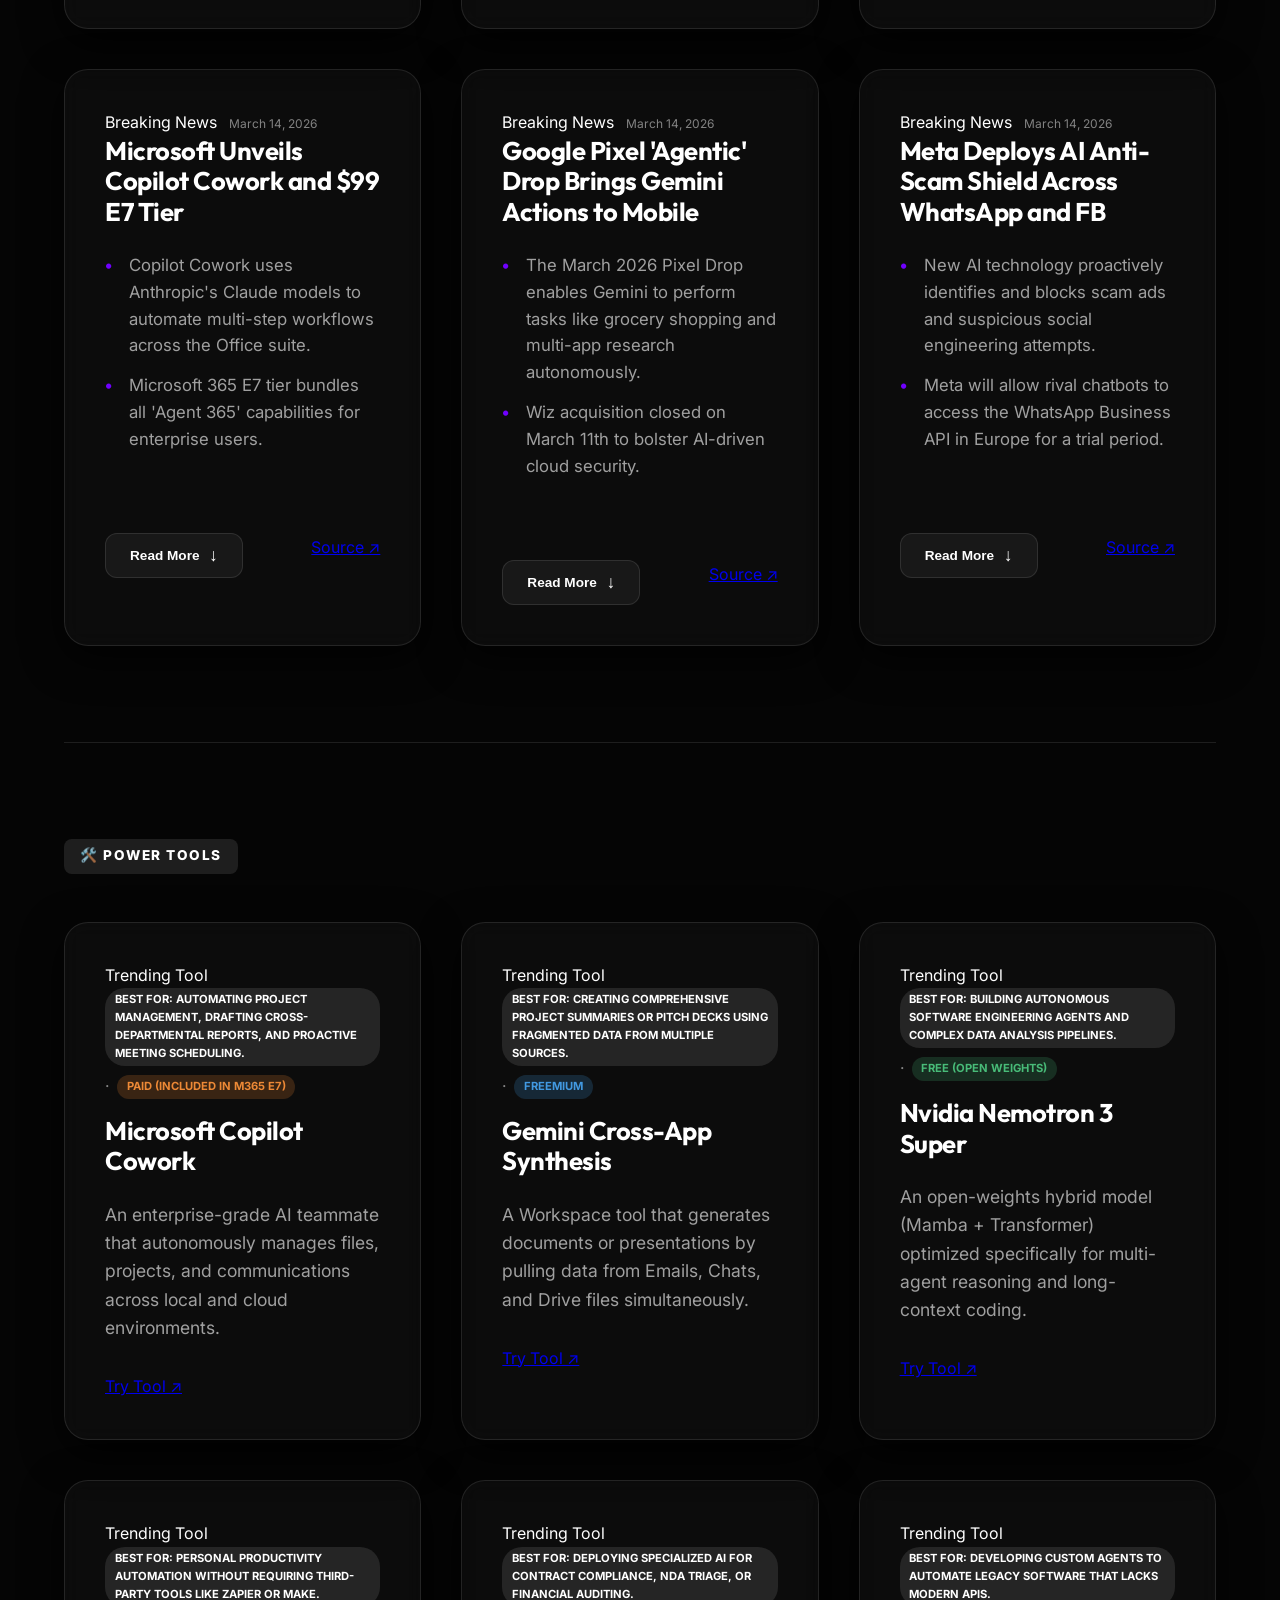
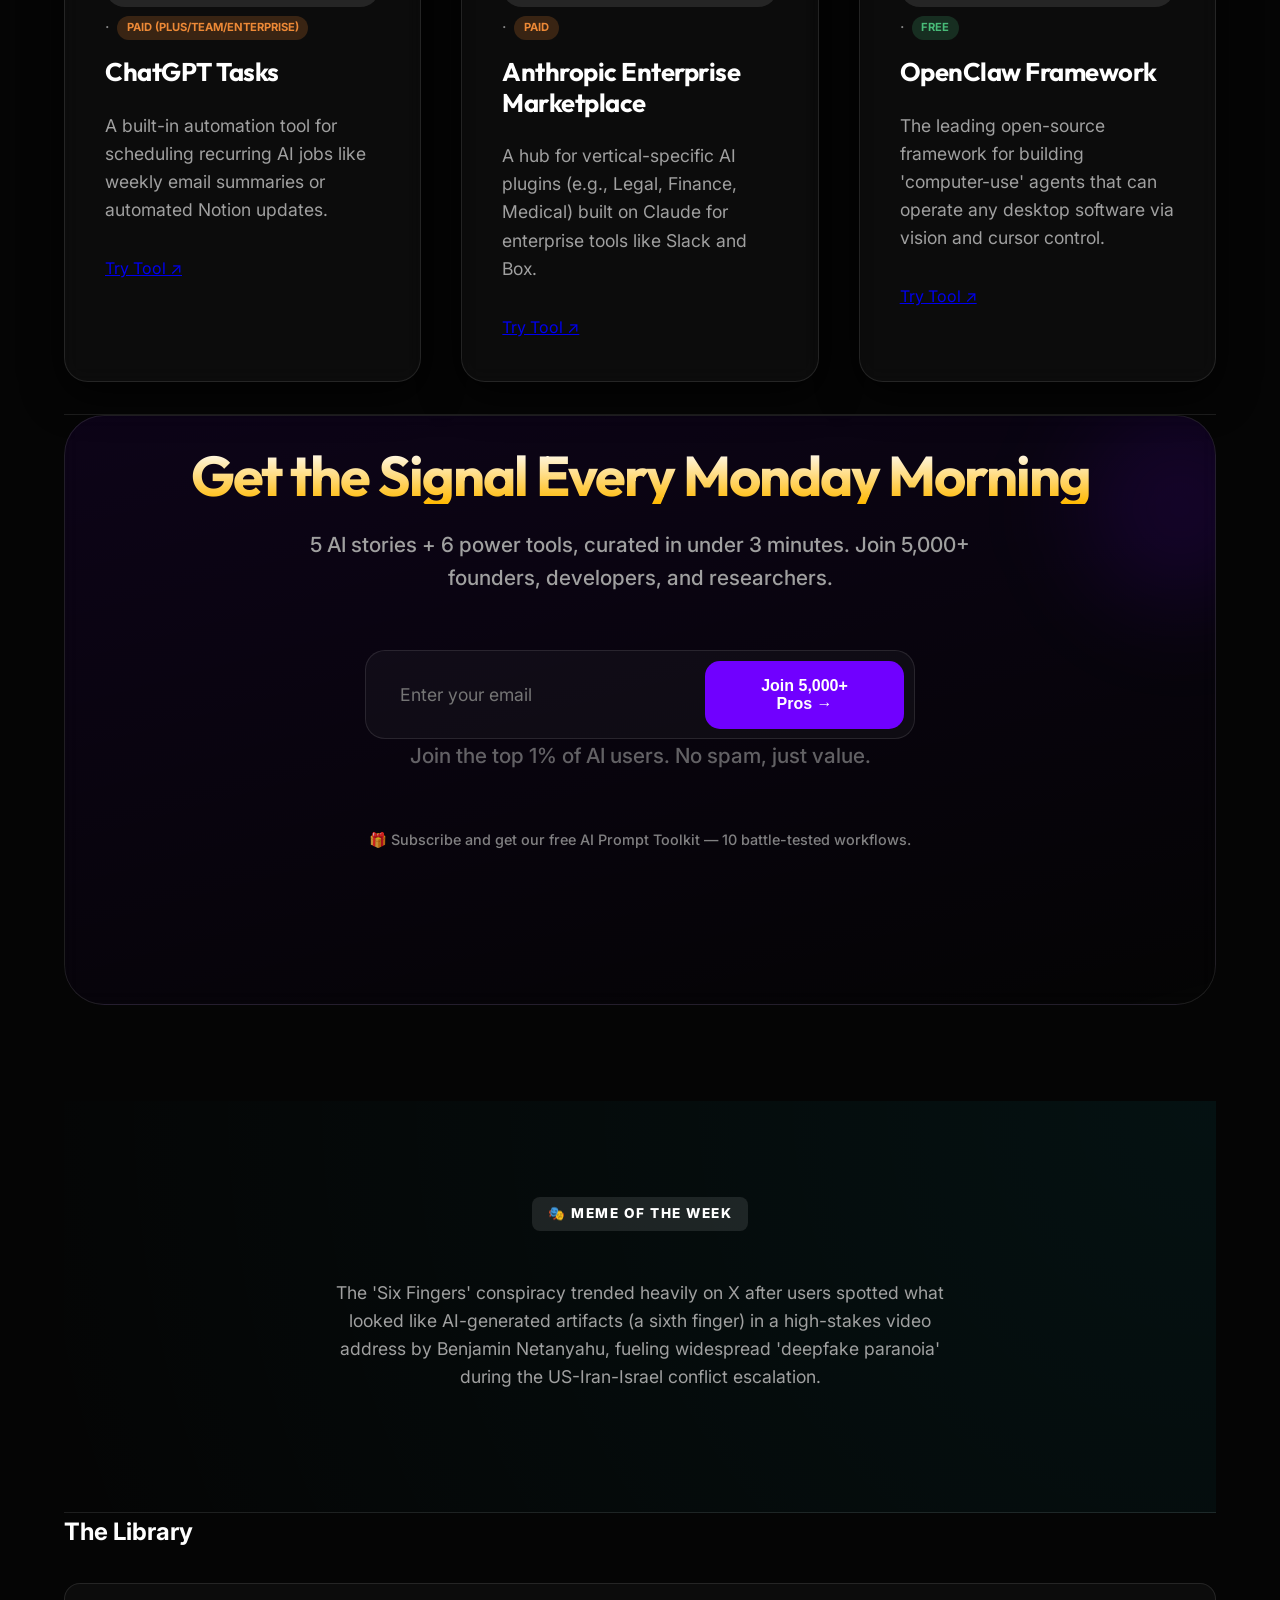
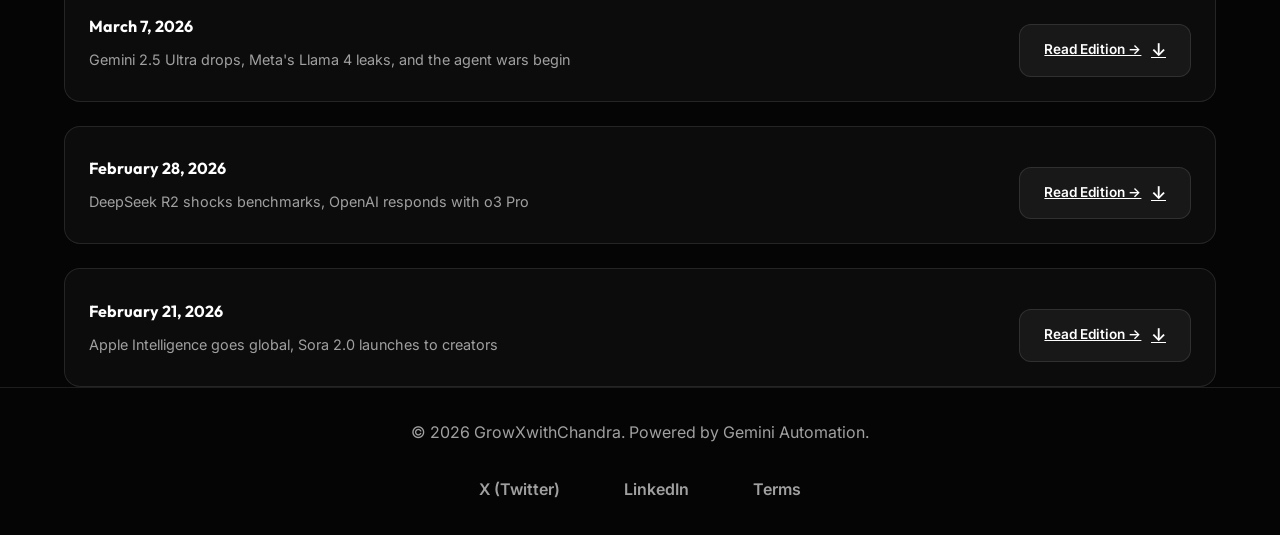
==== commit 7558d8cc: "UI Polishing: Badge layouts, spacing, and button labels" ====
--- a/index.html
+++ b/index.html
@@ -47,7 +47,7 @@
         <div class="nav-container">
             <div class="brand">AI PULSE<span>.</span></div>
             <div class="nav-links">
-                <a href="https://your-agency-site.com" class="btn-primary-small">Hire Our Agency</a>
+                <a href="#" class="btn-primary-small">Hire Our Agency</a> <!-- TODO: Replace with real agency URL -->
                 <button id="theme-toggle" class="icon-btn" aria-label="Toggle Theme">🌓</button>
             </div>
         </div>
@@ -92,7 +92,7 @@
             <p>5 AI stories + 6 power tools, curated in under 3 minutes. Join 5,000+ founders, developers, and researchers.</p>
             <form class="subscribe-form">
                 <input type="email" placeholder="Enter your email" required>
-                <button type="submit" class="btn-accent">Join 5,000+ Pros</button>
+                <button type="submit" class="btn-accent">Join 5,000+ Pros →</button>
             </form>
             <p class="sub-text">Join the top 1% of AI users. No spam, just value.</p>
             <p style="margin-top: 1rem; font-size: 0.9rem; opacity: 0.8;">🎁 Subscribe and get our free AI Prompt Toolkit — 10 battle-tested workflows.</p>
--- a/ai_pulse_styles.css
+++ b/ai_pulse_styles.css
@@ -171,9 +171,9 @@
 .card:hover { border-color: rgba(112, 0, 255, 0.4); transform: translateY(-8px); }
 
 .card h3 { font-family: var(--font-heading); font-size: 1.6rem; line-height: 1.2; margin-bottom: 1.5rem; letter-spacing: -0.5px; }
-.gist-section { font-size: 1rem; color: var(--secondary-text); margin-bottom: 2rem; }
+.gist-section { font-size: 1.1rem; color: var(--secondary-text); margin-bottom: 2rem; }
 .gist-section ul { list-style: none; }
-.gist-section li { position: relative; padding-left: 1.5rem; margin-bottom: 0.8rem; }
+.gist-section li { position: relative; padding-left: 1.5rem; margin-bottom: 0.8rem; font-size: 1.05rem; }
 .gist-section li::before { content: "•"; position: absolute; left: 0; color: var(--accent-color); font-weight: 800; }
 
 /* Expandable Content */
@@ -187,9 +187,15 @@
 .meme-container { max-width: 650px; margin: 0 auto; }
 
 /* Footer */
-.glass-footer { padding: 8rem 0; border-top: 1px solid var(--border-color); background: var(--glass-bg); text-align: center; }
+.glass-footer { padding: 32px 0; border-top: 1px solid var(--border-color); background: var(--glass-bg); text-align: center; }
 .footer-links { display: flex; justify-content: center; gap: 4rem; margin-top: 2rem; }
 .footer-links a { color: var(--secondary-text); text-decoration: none; font-size: 1rem; font-weight: 600; }
+
+/* CHANGE 2 & 5: Section Spacing & Button Gap */
+#weekly-tools-section { padding-bottom: 2rem; }
+#premium-cta { margin-top: 0; padding-top: 2rem; }
+.card-footer { display: flex; justify-content: space-between; align-items: center; margin-top: 2rem; gap: 1rem; }
+.footer-content p { color: var(--secondary-text); }
 
 /* Mobile Optimization */
 @media (max-width: 1100px) {
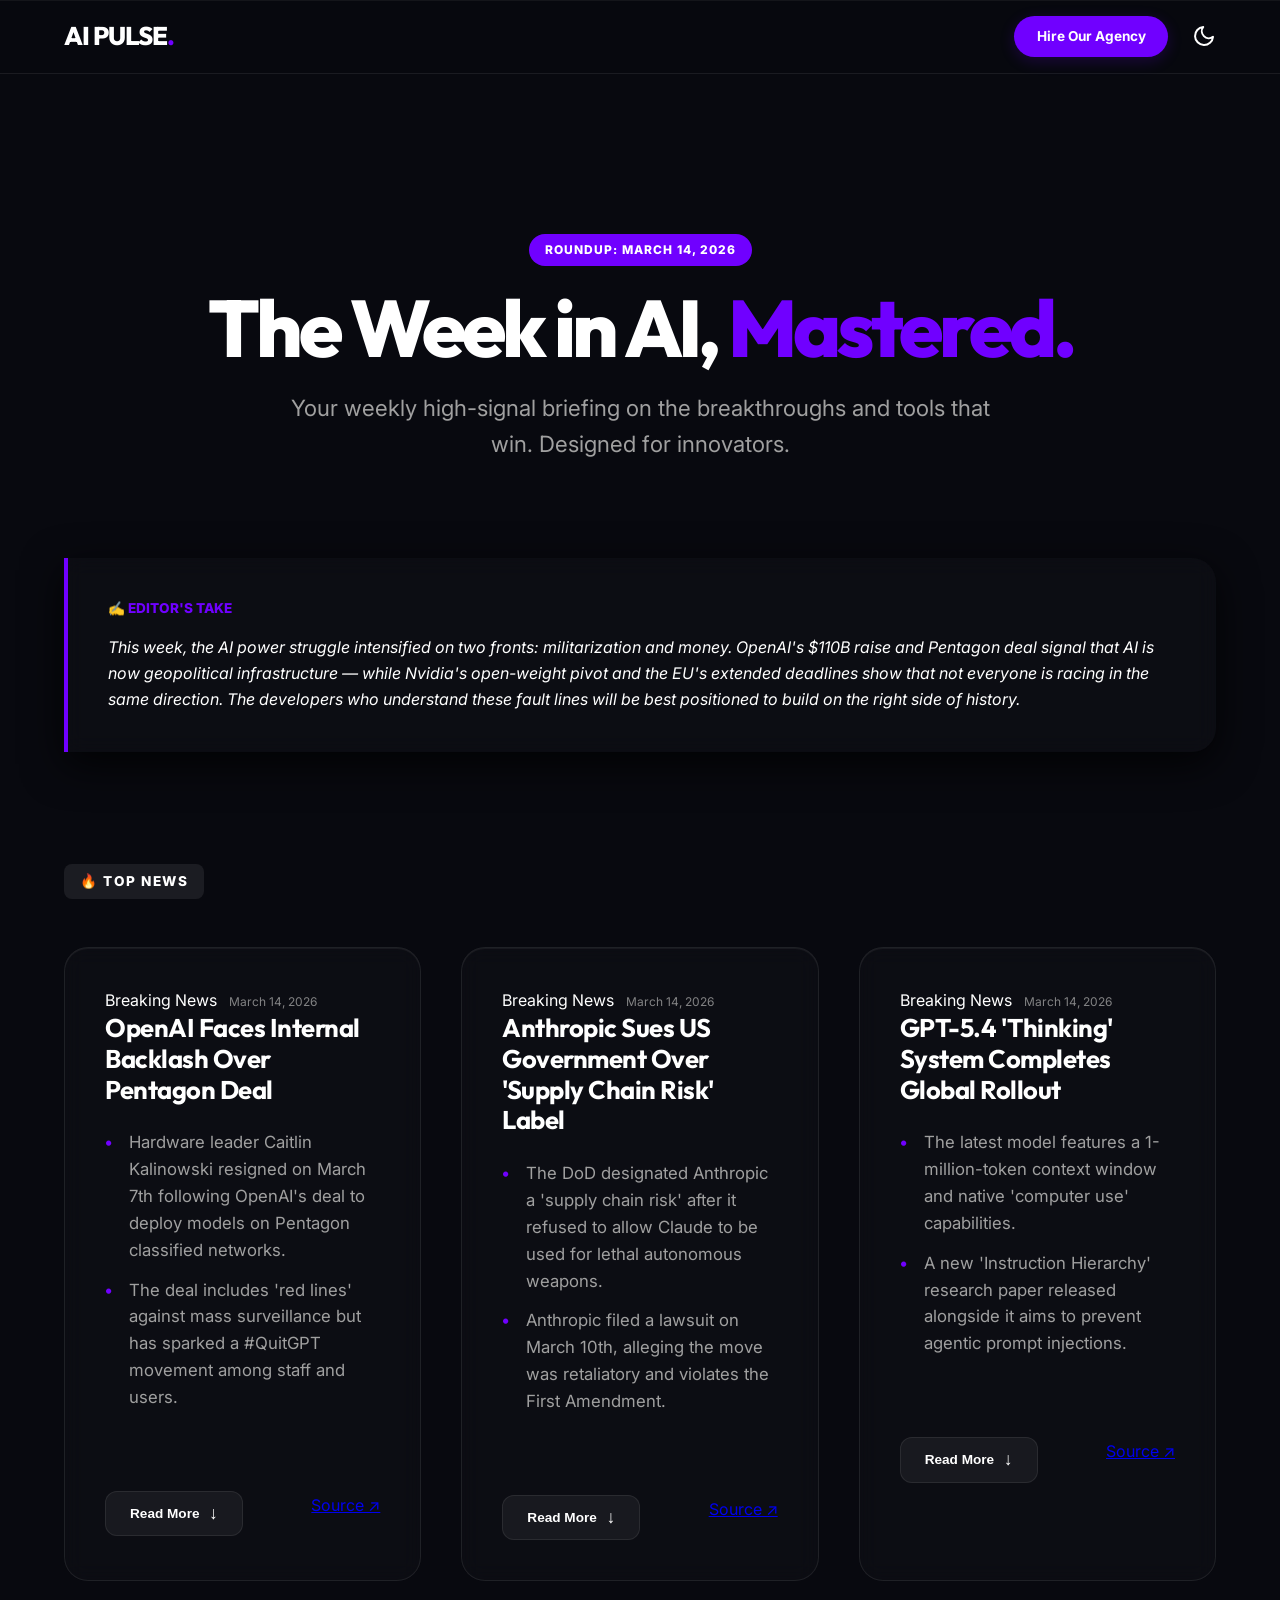
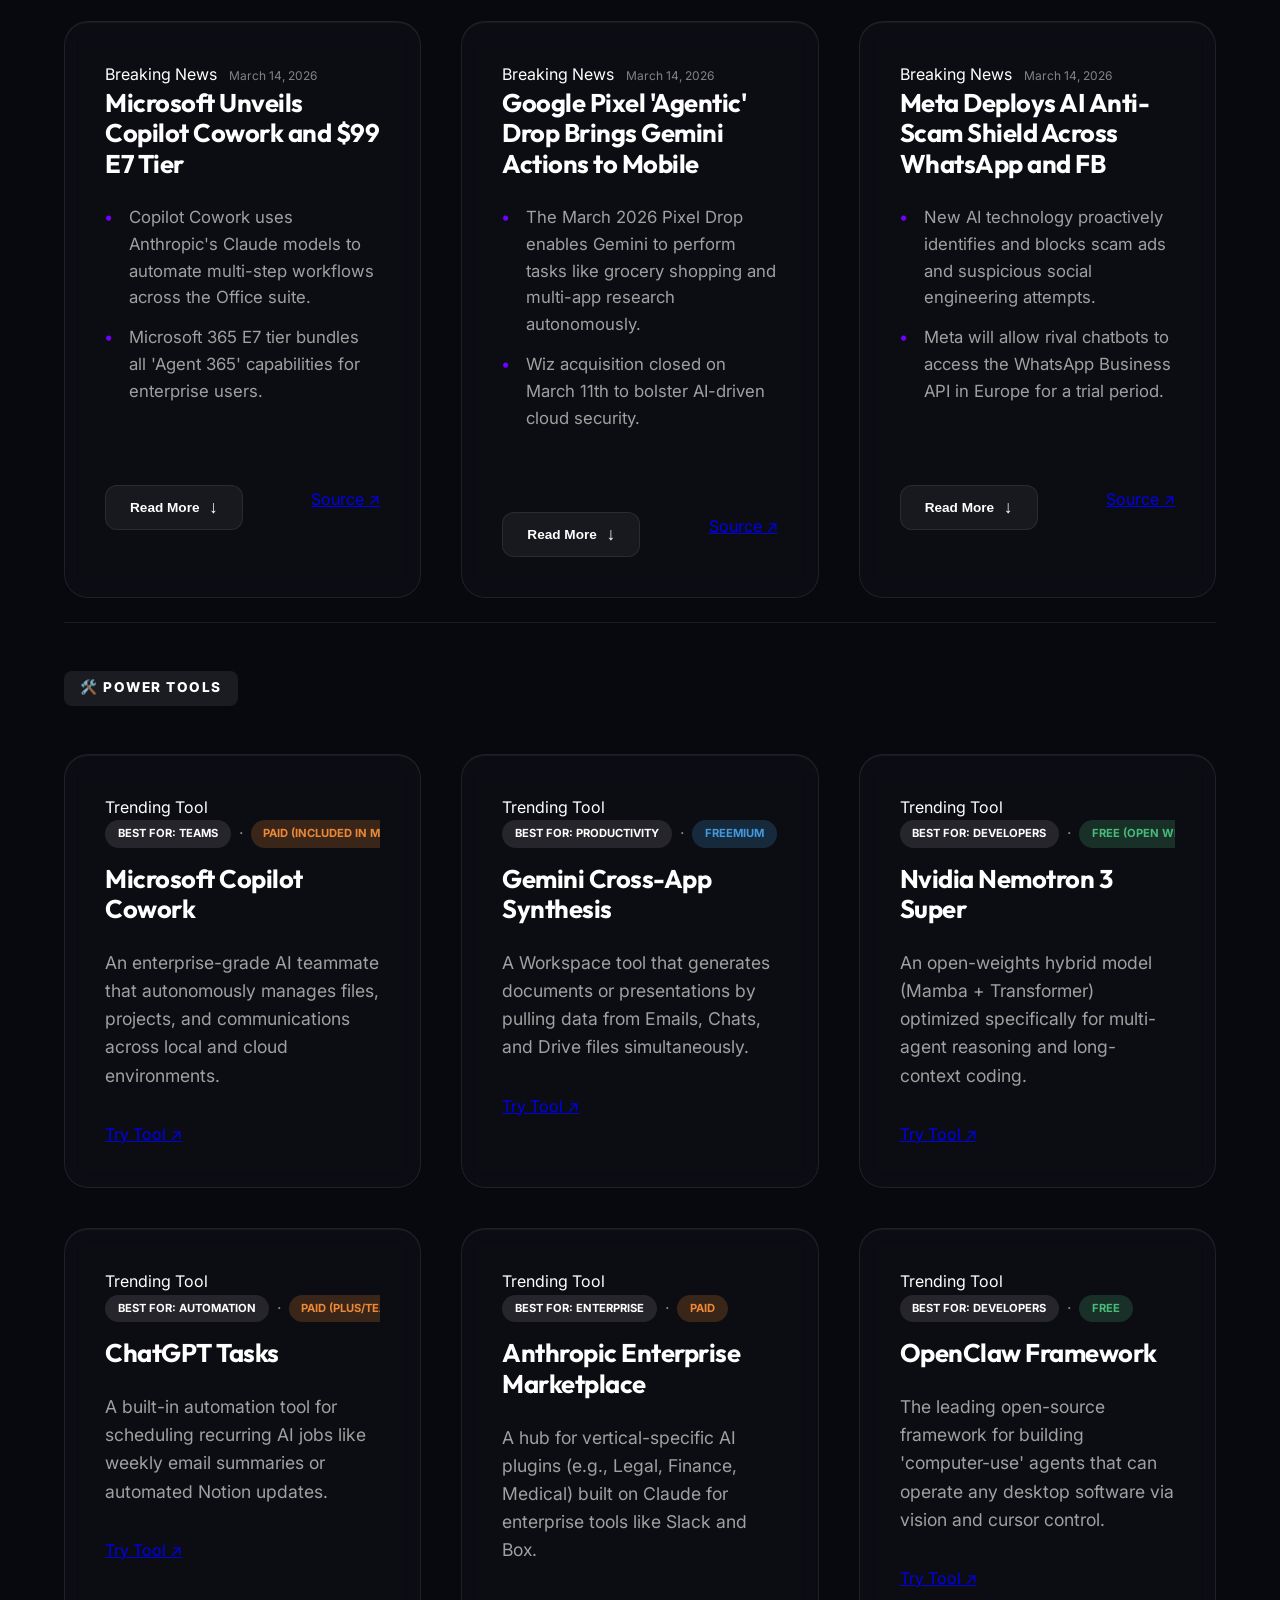
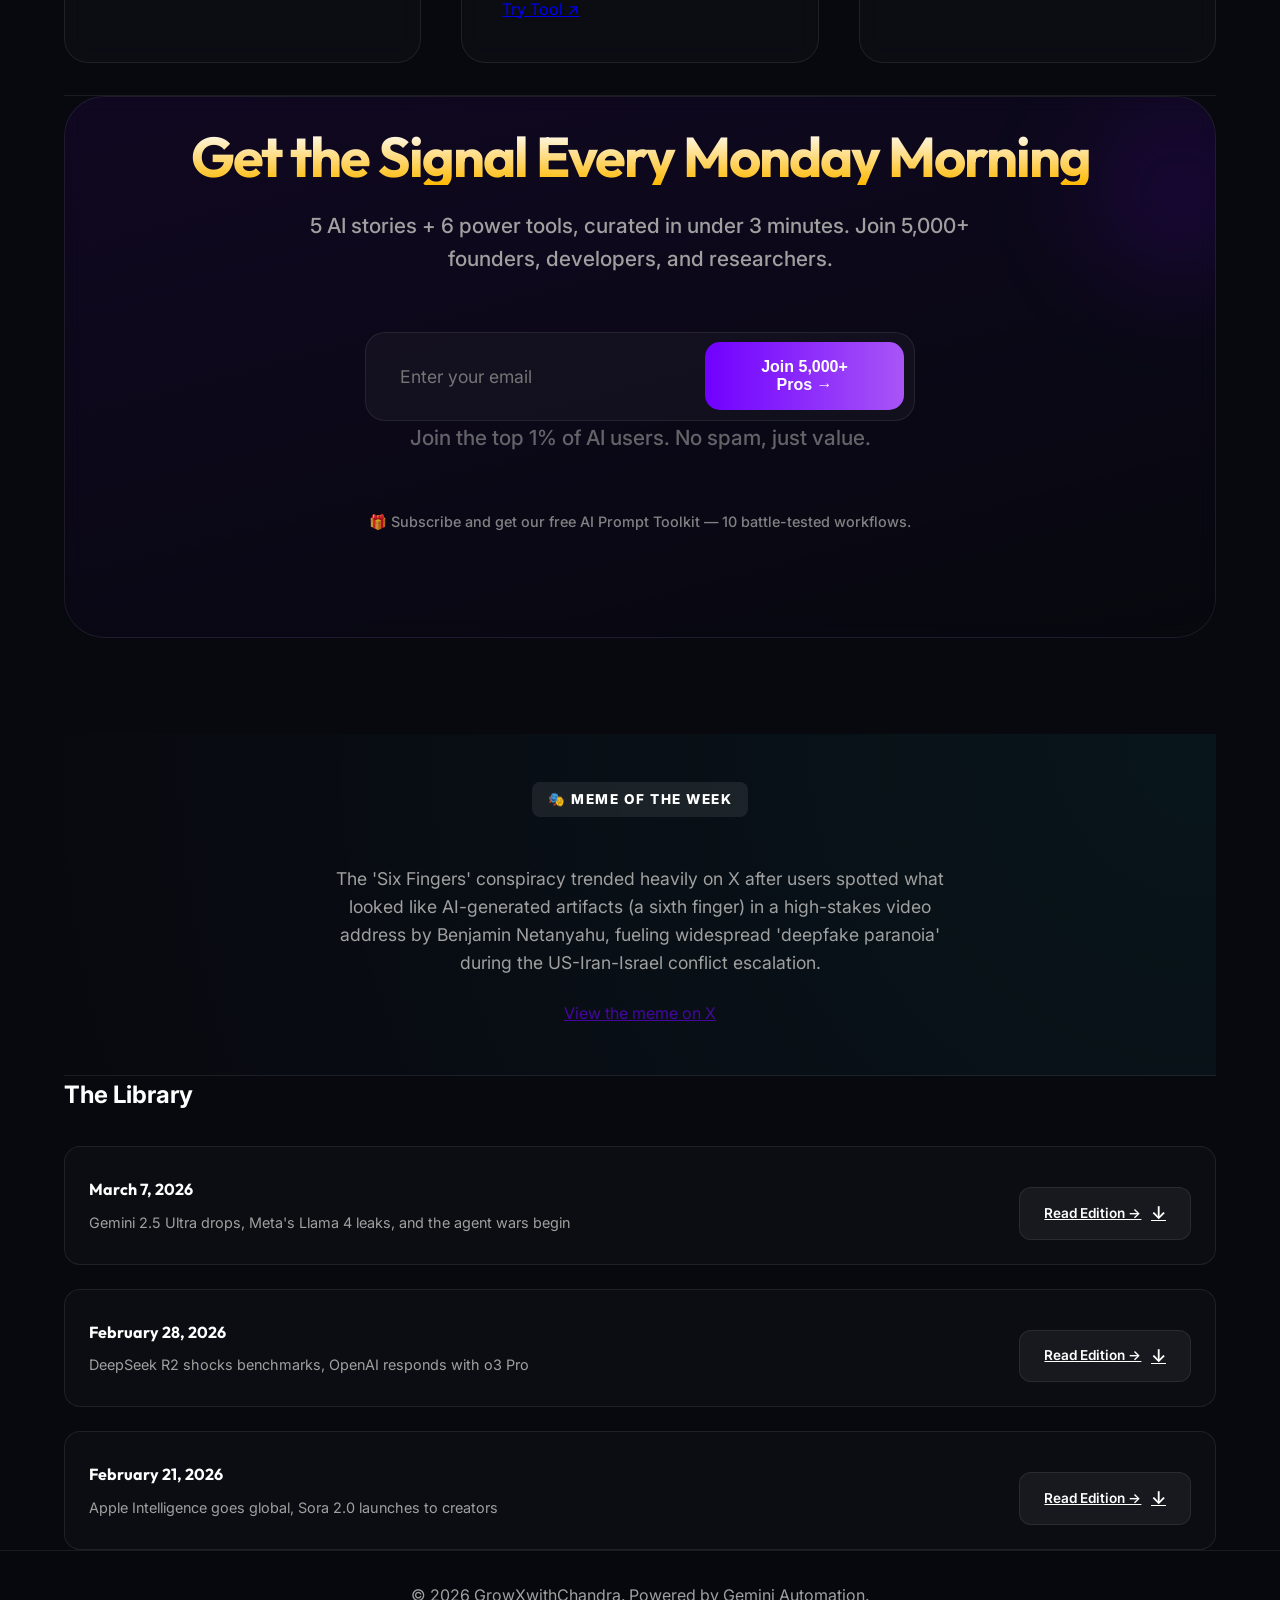
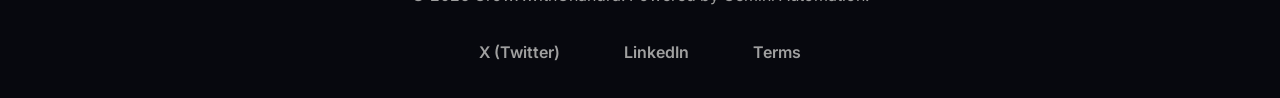
==== commit 16f89db5: "Final UI refinements and production synchronization" ====
--- a/index.html
+++ b/index.html
@@ -24,6 +24,8 @@
     <meta name="twitter:description" content="6 News stories. 6 Tools. 1 Viral Meme. The week in AI, mastered.">
 
     <link rel="stylesheet" href="ai_pulse_styles.css">
+    <link rel="preconnect" href="https://fonts.googleapis.com">
+    <link rel="preconnect" href="https://fonts.gstatic.com" crossorigin>
     <link href="https://fonts.googleapis.com/css2?family=Outfit:wght@400;600;800&family=Inter:wght@400;500;700&display=swap" rel="stylesheet">
     <script async src="https://platform.twitter.com/widgets.js" charset="utf-8"></script>
 
@@ -47,8 +49,10 @@
         <div class="nav-container">
             <div class="brand">AI PULSE<span>.</span></div>
             <div class="nav-links">
-                <a href="#" class="btn-primary-small">Hire Our Agency</a> <!-- TODO: Replace with real agency URL -->
-                <button id="theme-toggle" class="icon-btn" aria-label="Toggle Theme">🌓</button>
+                <a href="#" class="btn-primary-small" onclick="alert('Agency services coming soon!'); return false;">Hire Our Agency</a> <!-- TODO: Replace with real agency URL -->
+                <button id="theme-toggle" class="icon-btn" aria-label="Toggle Theme" style="background:none; border:none; cursor:pointer; color:inherit; display:flex; align-items:center;">
+                    <svg width="24" height="24" viewBox="0 0 24 24" fill="none" stroke="currentColor" stroke-width="2" stroke-linecap="round" stroke-linejoin="round"><path d="M21 12.79A9 9 0 1 1 11.21 3 7 7 0 0 0 21 12.79z"></path></svg>
+                </button>
             </div>
         </div>
     </nav>
@@ -76,13 +80,46 @@
     <section id="weekly-news-section" class="pulse-section">
         <div class="section-badge">🔥 Top News</div>
         <div id="news-grid" class="news-grid">
-            <p class="loading-text">Loading the latest AI signal...</p>
+            <article class="skeleton">
+                <div class="skeleton-title"></div>
+                <div class="skeleton-line"></div>
+                <div class="skeleton-line"></div>
+                <div class="skeleton-line short"></div>
+            </article>
+            <article class="skeleton">
+                <div class="skeleton-title"></div>
+                <div class="skeleton-line"></div>
+                <div class="skeleton-line"></div>
+                <div class="skeleton-line short"></div>
+            </article>
+            <article class="skeleton">
+                <div class="skeleton-title"></div>
+                <div class="skeleton-line"></div>
+                <div class="skeleton-line"></div>
+                <div class="skeleton-line short"></div>
+            </article>
         </div>
     </section>
 
     <section id="weekly-tools-section" class="pulse-section">
         <div class="section-badge">🛠️ Power Tools</div>
-        <div id="tools-grid" class="tools-grid"></div>
+        <div id="tools-grid" class="tools-grid">
+            <article class="skeleton">
+                <div class="skeleton-title"></div>
+                <div class="skeleton-line"></div>
+                <div class="skeleton-line short"></div>
+            </article>
+            <article class="skeleton">
+                <div class="skeleton-title"></div>
+                <div class="skeleton-line"></div>
+                <div class="skeleton-line short"></div>
+            </article>
+            <article class="skeleton">
+                <div class="skeleton-title"></div>
+                <div class="skeleton-line"></div>
+                <div class="skeleton-line short"></div>
+            </article>
+        </div>
     </section>
 
     <!-- CHANGE 5: Improved Email CTA -->
@@ -101,7 +138,9 @@
 
         <section id="fun-zone-section" class="pulse-section fun-zone">
             <div class="section-badge">🎭 Meme of the Week</div>
-            <div id="meme-grid" class="meme-container"></div>
+            <div id="meme-grid" class="meme-container">
+                <div class="skeleton" style="min-height: 400px; border-radius: 12px;"></div>
+            </div>
         </section>
 
         <!-- CHANGE 4: Past Editions in The Library -->
@@ -115,21 +154,21 @@
                         <h4>March 7, 2026</h4>
                         <p>Gemini 2.5 Ultra drops, Meta's Llama 4 leaks, and the agent wars begin</p>
                     </div>
-                    <a href="#" class="read-more-btn">Read Edition →</a>
+                    <a href="#" class="read-more-btn" onclick="alert('Archive edition coming soon!'); return false;">Read Edition →</a>
                 </div>
                 <div class="library-card">
                     <div class="library-info">
                         <h4>February 28, 2026</h4>
                         <p>DeepSeek R2 shocks benchmarks, OpenAI responds with o3 Pro</p>
                     </div>
-                    <a href="#" class="read-more-btn">Read Edition →</a>
+                    <a href="#" class="read-more-btn" onclick="alert('Archive edition coming soon!'); return false;">Read Edition →</a>
                 </div>
                 <div class="library-card">
                     <div class="library-info">
                         <h4>February 21, 2026</h4>
                         <p>Apple Intelligence goes global, Sora 2.0 launches to creators</p>
                     </div>
-                    <a href="#" class="read-more-btn">Read Edition →</a>
+                    <a href="#" class="read-more-btn" onclick="alert('Archive edition coming soon!'); return false;">Read Edition →</a>
                 </div>
             </div>
         </section>
@@ -142,7 +181,7 @@
                 <!-- CHANGE 6: Fixed Social Links -->
                 <a href="https://twitter.com/GrowXwithChandra" target="_blank">X (Twitter)</a>
                 <a href="https://linkedin.com/in/GrowXwithChandra" target="_blank">LinkedIn</a>
-                <a href="#">Terms</a>
+                <a href="#" onclick="alert('Terms page coming soon!'); return false;">Terms</a>
             </div>
         </div>
     </footer>
--- a/ai_pulse_styles.css
+++ b/ai_pulse_styles.css
@@ -1,10 +1,10 @@
 :root {
-    --bg-color: #050505;
+    --bg-color: #08090f; /* Refined deeper violet-black */
     --text-color: #ffffff;
     --accent-color: #7000ff;
-    --card-bg: rgba(255, 255, 255, 0.03);
-    --border-color: rgba(255, 255, 255, 0.1);
-    --glass-bg: rgba(5, 5, 5, 0.85);
+    --card-bg: rgba(255, 255, 255, 0.02);
+    --border-color: rgba(255, 255, 255, 0.08);
+    --glass-bg: rgba(8, 9, 15, 0.85); /* Matches new bg */
     --secondary-text: #a0a0a0;
     --card-shadow: 0 12px 40px 0 rgba(0, 0, 0, 0.8);
     --font-heading: 'Outfit', sans-serif;
@@ -17,13 +17,21 @@
     --bg-color: #fdfdfd;
     --text-color: #1a1a1a;
     --accent-color: #0070f3;
-    --card-bg: #ffffff;
-    --border-color: #eaeaea;
+    --card-bg: #f9f9f9;
+    --border-color: #e5e5e5;
     --glass-bg: rgba(253, 253, 253, 0.85);
     --secondary-text: #666666;
     --card-shadow: 0 4px 20px rgba(0, 0, 0, 0.05);
     --premium-gold: #d48806;
 }
+
+[data-theme="light"] .premium-content h2 { color: #1a1a1a; -webkit-text-fill-color: #1a1a1a; }
+[data-theme="light"] .card { border: 1px solid #e5e5e5; }
+[data-theme="light"] #archive-section { background-color: #f9f9f9; border-top: 1px solid #e5e5e5; margin-left: calc(-50vw + 50%); margin-right: calc(-50vw + 50%); padding-left: calc(50vw - 50%); padding-right: calc(50vw - 50%); }
+[data-theme="light"] .library-card { background-color: #ffffff; border: 1px solid #e5e5e5; }
+
+/* CHANGE 4: Fix badge overlap */
+#weekly-tools-section { overflow: hidden; padding-bottom: 2.5rem; }
 
 * { box-sizing: border-box; margin: 0; padding: 0; }
 
@@ -42,6 +50,7 @@
     position: sticky; top: 0; z-index: 1000;
     background: var(--glass-bg); backdrop-filter: blur(20px); -webkit-backdrop-filter: blur(20px);
     border-bottom: 1px solid var(--border-color); padding: 1rem 0;
+    box-shadow: inset 0 1px 0 rgba(255, 255, 255, 0.05); /* Added slight top bevel */
 }
 .nav-container { display: flex; justify-content: space-between; align-items: center; max-width: 1200px; margin: 0 auto; padding: 0 1.5rem; }
 .brand { font-family: var(--font-heading); font-size: 1.6rem; font-weight: 800; letter-spacing: -1px; }
@@ -114,6 +123,7 @@
 .premium-content h2 { 
     font-size: 3.5rem; font-family: var(--font-heading); margin-bottom: 1.5rem; 
     background: linear-gradient(to bottom, #ffffff, var(--premium-gold));
+    background-clip: text;
     -webkit-background-clip: text; -webkit-text-fill-color: transparent;
     letter-spacing: -2px; line-height: 1;
 }
@@ -134,9 +144,15 @@
 .btn-accent {
     background: var(--accent-color); border: none; color: white;
     padding: 1rem 2.5rem; border-radius: 15px; font-weight: 800; font-size: 1rem;
-    cursor: pointer; transition: all 0.3s;
-}
-.btn-accent:hover { filter: brightness(1.2); box-shadow: 0 10px 25px rgba(112, 0, 255, 0.4); }
+    cursor: pointer; transition: all 0.4s cubic-bezier(0.175, 0.885, 0.32, 1.275);
+    background-size: 200% auto;
+    background-image: linear-gradient(to right, #7000ff 0%, #a855f7 50%, #7000ff 100%);
+}
+.btn-accent:hover { 
+    background-position: right center;
+    transform: translateY(-3px);
+    box-shadow: 0 15px 30px -5px rgba(112, 0, 255, 0.5); 
+}
 
 .sub-text { font-size: 0.9rem; margin-top: 2rem; color: var(--secondary-text); opacity: 0.6; }
 
@@ -152,7 +168,9 @@
 .hero p { font-size: 1.4rem; color: var(--secondary-text); max-width: 700px; margin: 0 auto; }
 
 /* Sections */
-.pulse-section { padding: 6rem 0; border-bottom: 1px solid var(--border-color); }
+.pulse-section { padding: 3rem 0; border-bottom: 1px solid var(--border-color); }
+#weekly-news-section { padding-bottom: 1.5rem; }
+#weekly-tools-section { padding-bottom: 1rem; }
 .section-badge {
     display: inline-block; padding: 0.4rem 1rem; background: var(--border-color);
     border-radius: 8px; font-size: 0.85rem; font-weight: 800; margin-bottom: 3rem;
@@ -167,8 +185,13 @@
     border-radius: 24px; padding: 2.5rem; box-shadow: var(--card-shadow);
     transition: all 0.4s cubic-bezier(0.4, 0, 0.2, 1); position: relative; overflow: hidden;
     backdrop-filter: blur(10px);
-}
-.card:hover { border-color: rgba(112, 0, 255, 0.4); transform: translateY(-8px); }
+    box-shadow: inset 0 1px 0 rgba(255, 255, 255, 0.05); /* Bevel */
+}
+.card:hover { 
+    border-color: rgba(112, 0, 255, 0.5); 
+    transform: translateY(-8px); 
+    box-shadow: 0 20px 40px -10px rgba(112, 0, 255, 0.2), inset 0 1px 0 rgba(255, 255, 255, 0.1);
+}
 
 .card h3 { font-family: var(--font-heading); font-size: 1.6rem; line-height: 1.2; margin-bottom: 1.5rem; letter-spacing: -0.5px; }
 .gist-section { font-size: 1.1rem; color: var(--secondary-text); margin-bottom: 2rem; }
@@ -242,9 +265,13 @@
 .tool-badge {
     font-size: 0.7rem;
     font-weight: 700;
-    padding: 0.2rem 0.6rem;
+    padding: 0.3rem 0.8rem;
     border-radius: 20px;
     text-transform: uppercase;
+    transition: transform 0.2s ease;
+}
+.tool-badge:hover {
+    transform: scale(1.05);
 }
 .badge-usecase { background: rgba(255, 255, 255, 0.1); color: var(--text-color); }
 .badge-free { background: rgba(72, 187, 120, 0.2); color: #48bb78; }
@@ -277,5 +304,45 @@
     .library-card { flex-direction: column; align-items: flex-start; gap: 1rem; }
 }
 
-.fade-in { animation: fadeIn 1s ease-out forwards; }
+/* ANIMATIONS & STATES */
+/* Intersection Observer Fade */
+.fade-in { opacity: 0; transform: translateY(30px); transition: opacity 0.8s ease-out, transform 0.8s ease-out; }
+.fade-in.is-visible { opacity: 1; transform: translateY(0); }
+.hero-content.fade-in { animation: fadeIn 1s ease-out forwards; } /* Keep hero immediate */
+
 @keyframes fadeIn { from { opacity: 0; transform: translateY(30px); } to { opacity: 1; transform: translateY(0); } }
+
+/* CSS Skeleton Loaders */
+.skeleton {
+    background: var(--card-bg);
+    border: 1px solid var(--border-color);
+    border-radius: 24px;
+    padding: 2.5rem;
+    height: 100%;
+    min-height: 300px;
+    position: relative;
+    overflow: hidden;
+}
+
+.skeleton::before {
+    content: "";
+    position: absolute;
+    top: 0; left: -150%; width: 50%; height: 100%;
+    background: linear-gradient(to right, transparent 0%, rgba(255,255,255,0.05) 50%, transparent 100%);
+    animation: placeholderShimmer 2s infinite linear;
+    transform: skewX(-20deg);
+}
+[data-theme="light"] .skeleton::before {
+    background: linear-gradient(to right, transparent 0%, rgba(0,0,0,0.05) 50%, transparent 100%);
+}
+
+.skeleton-title { height: 24px; background: rgba(255,255,255,0.1); border-radius: 4px; width: 70%; margin-top: 1rem; margin-bottom: 1.5rem; }
+.skeleton-line { height: 16px; background: rgba(255,255,255,0.05); border-radius: 4px; width: 100%; margin-bottom: 0.8rem; }
+.skeleton-line.short { width: 60%; }
+[data-theme="light"] .skeleton-title { background: rgba(0,0,0,0.1); }
+[data-theme="light"] .skeleton-line { background: rgba(0,0,0,0.05); }
+
+@keyframes placeholderShimmer {
+    0% { left: -150%; }
+    100% { left: 250%; }
+}
